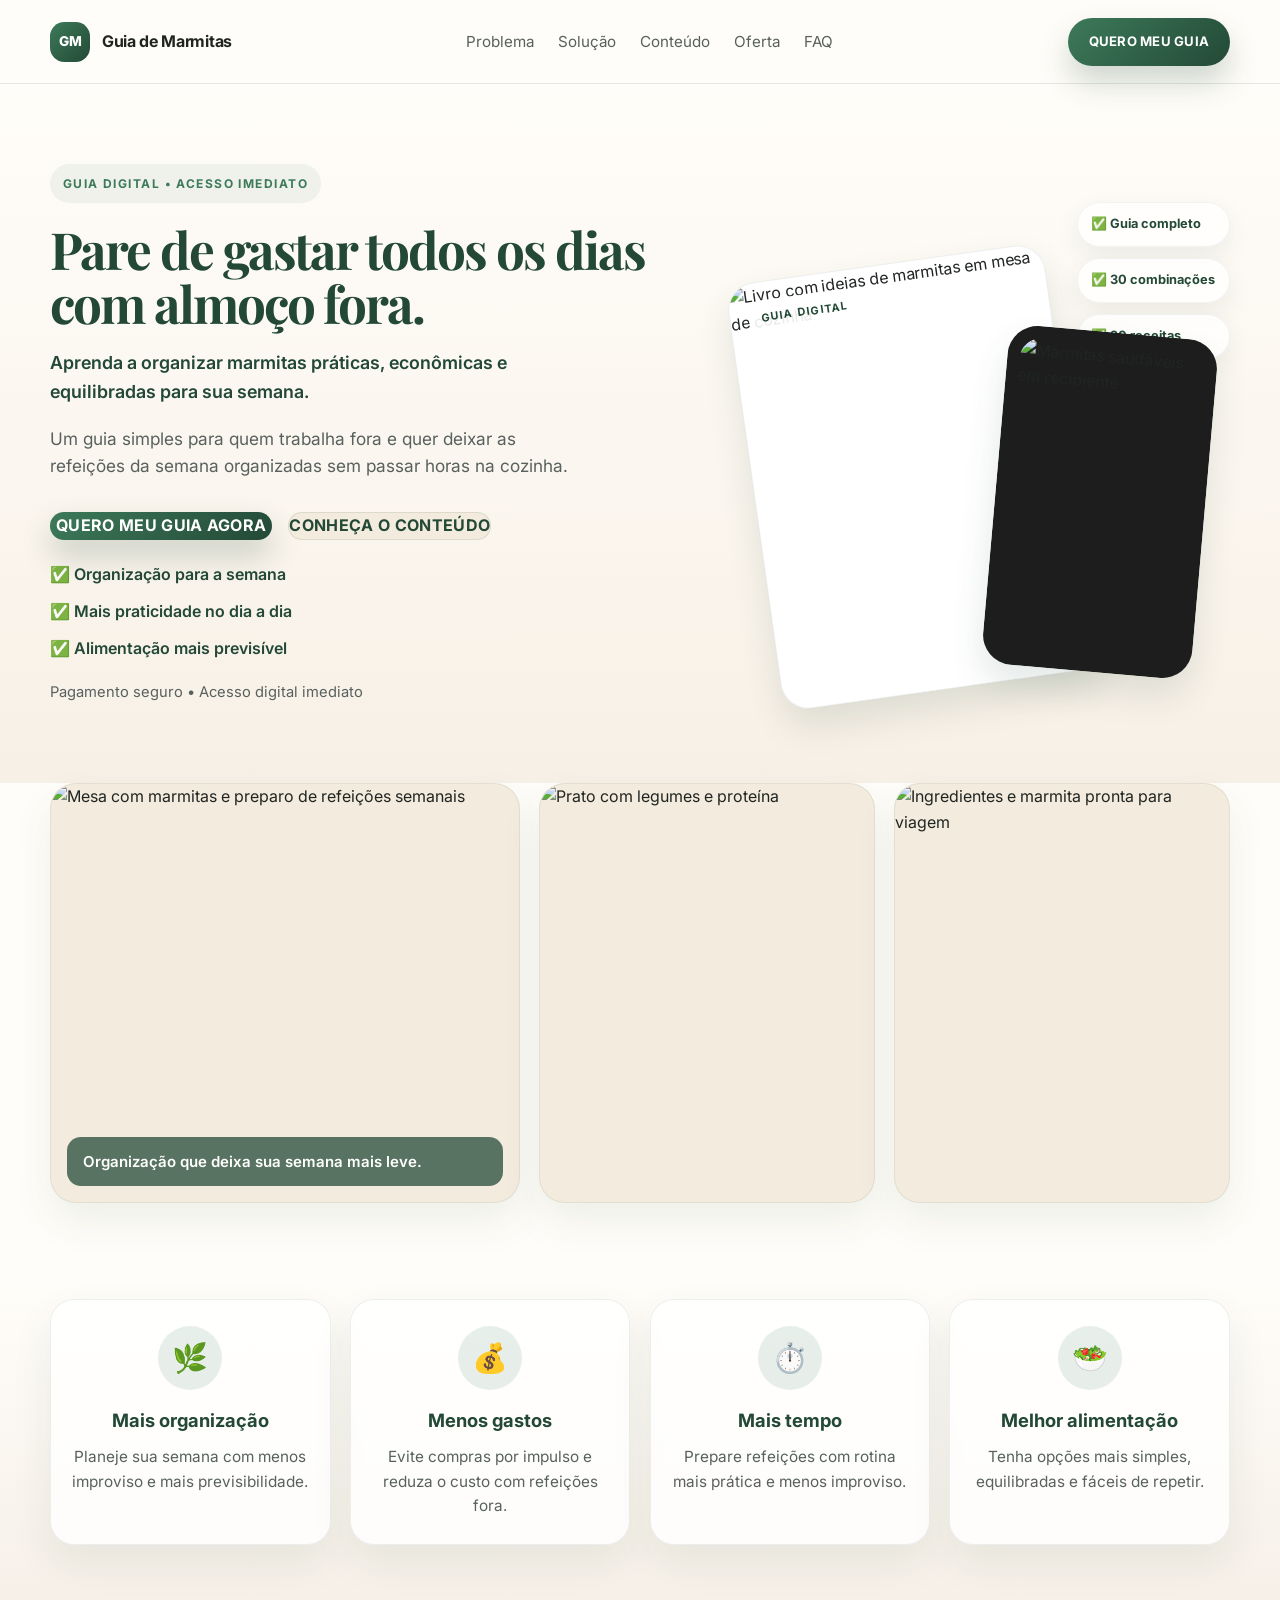
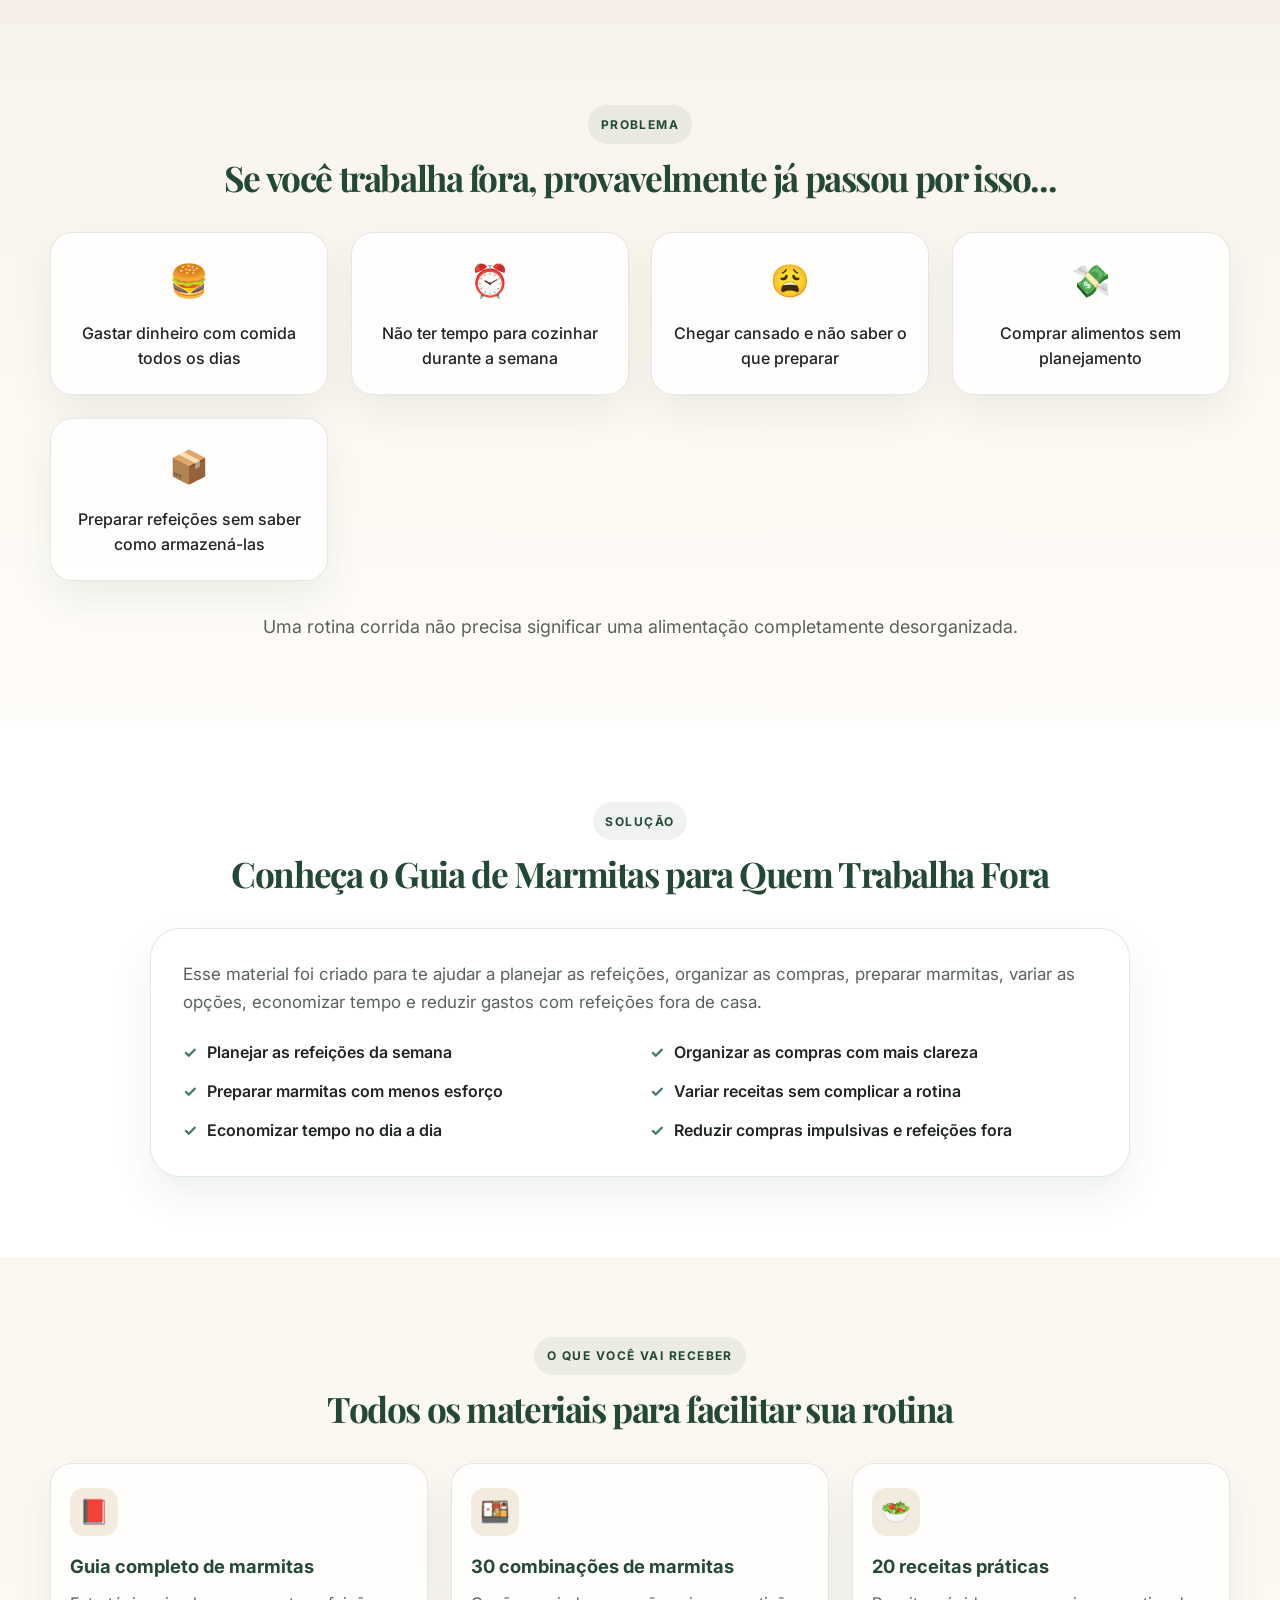
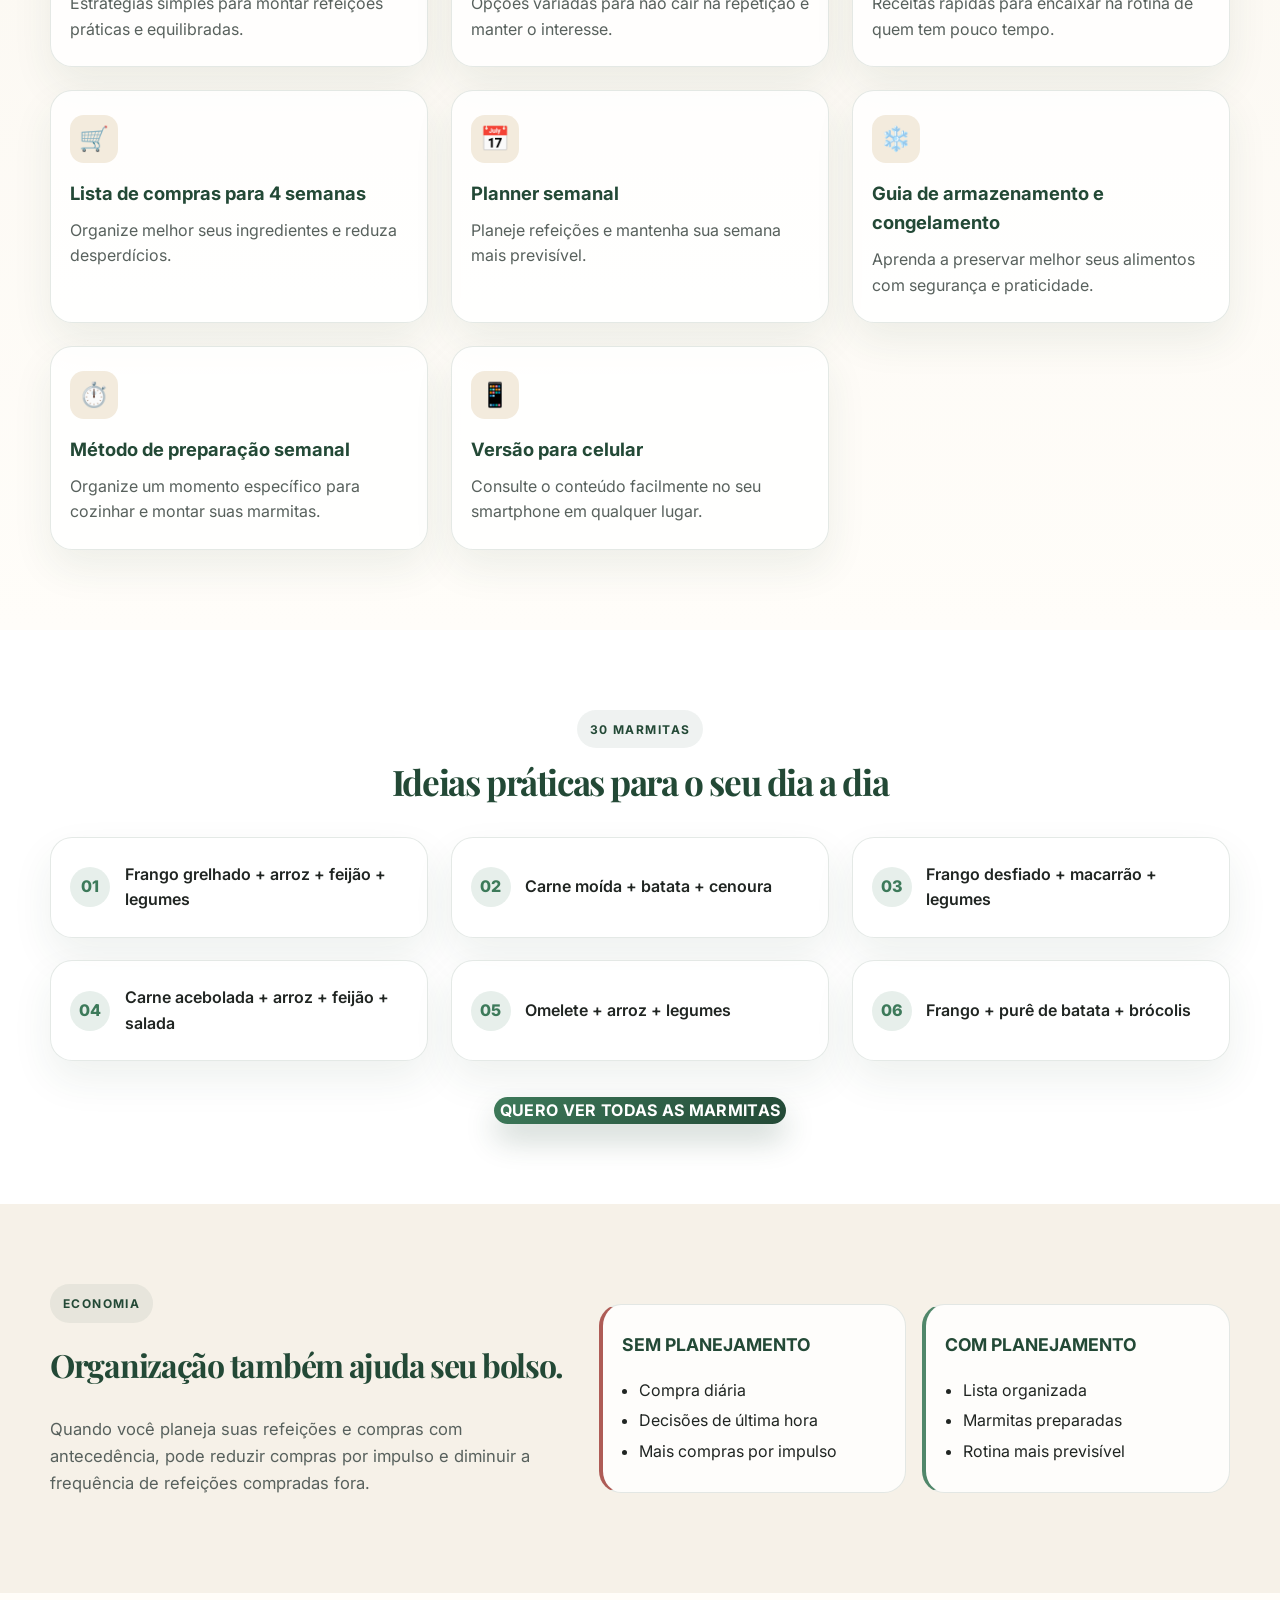
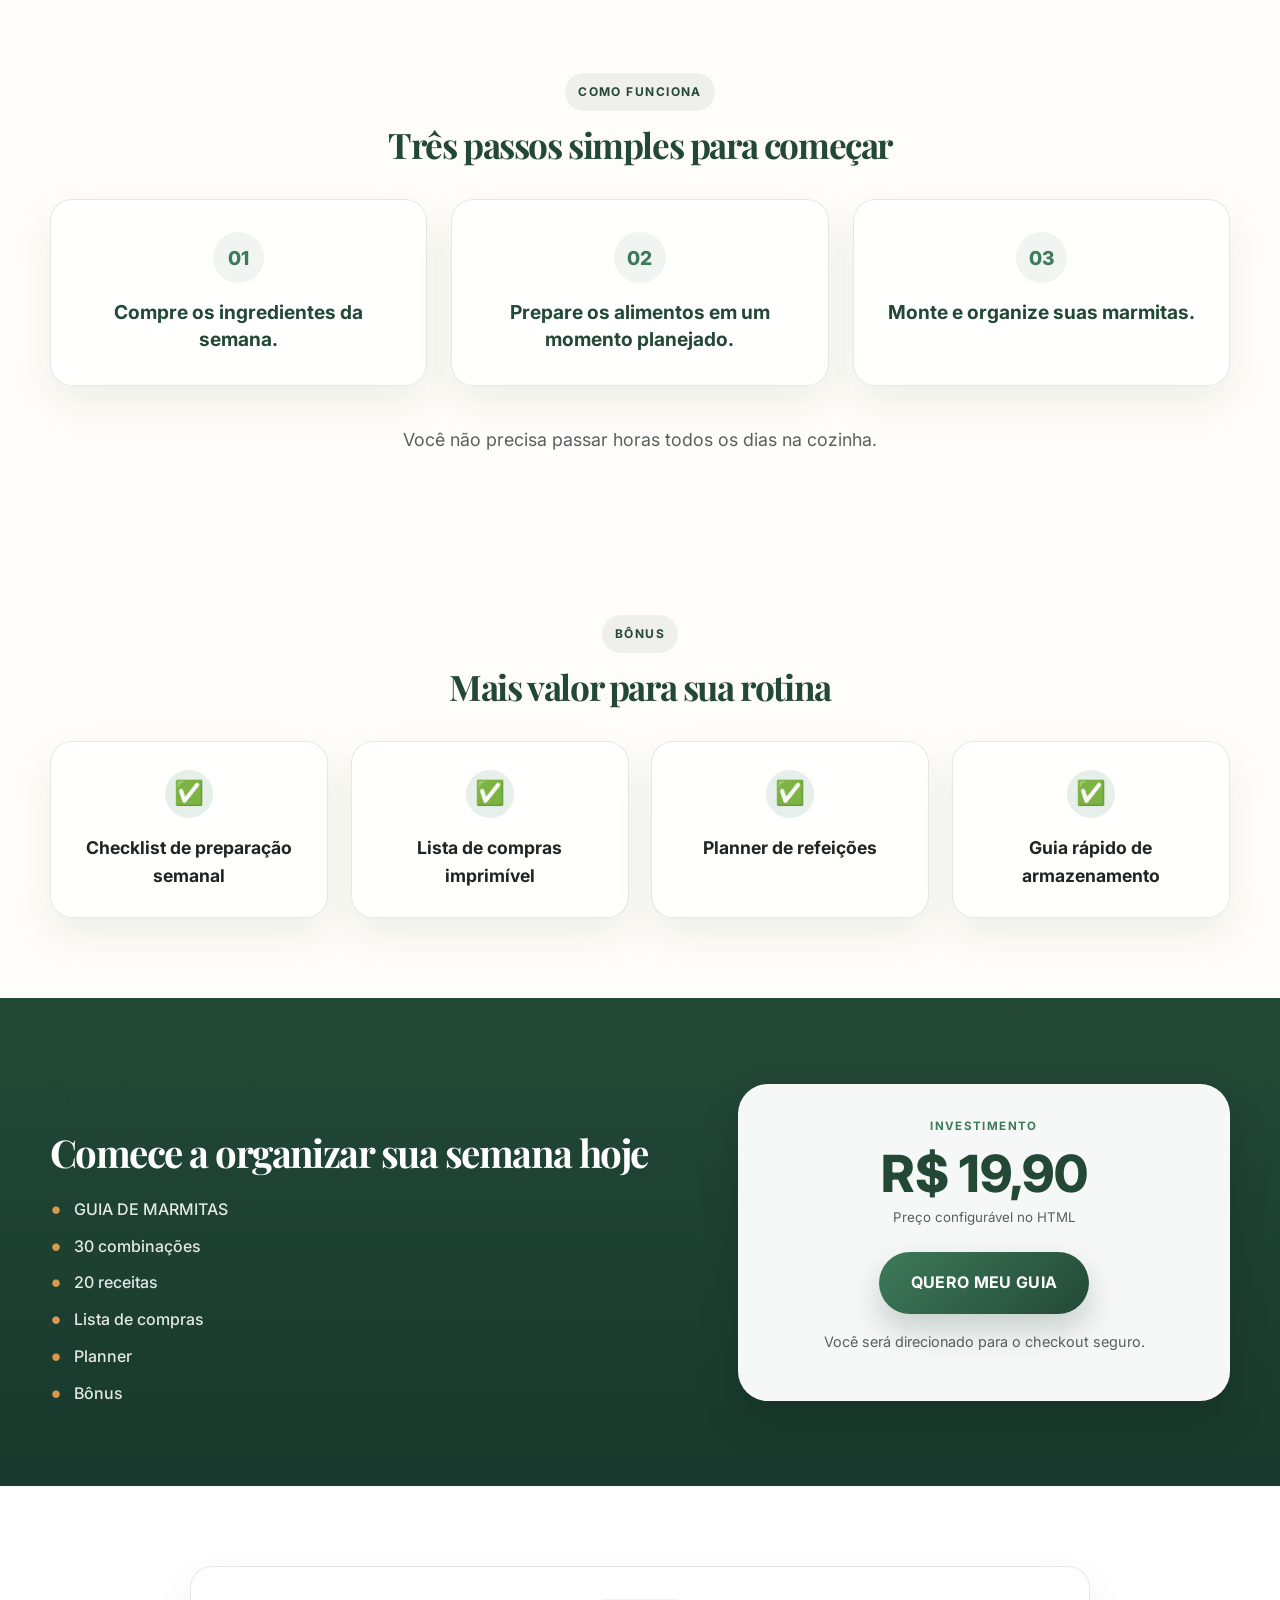
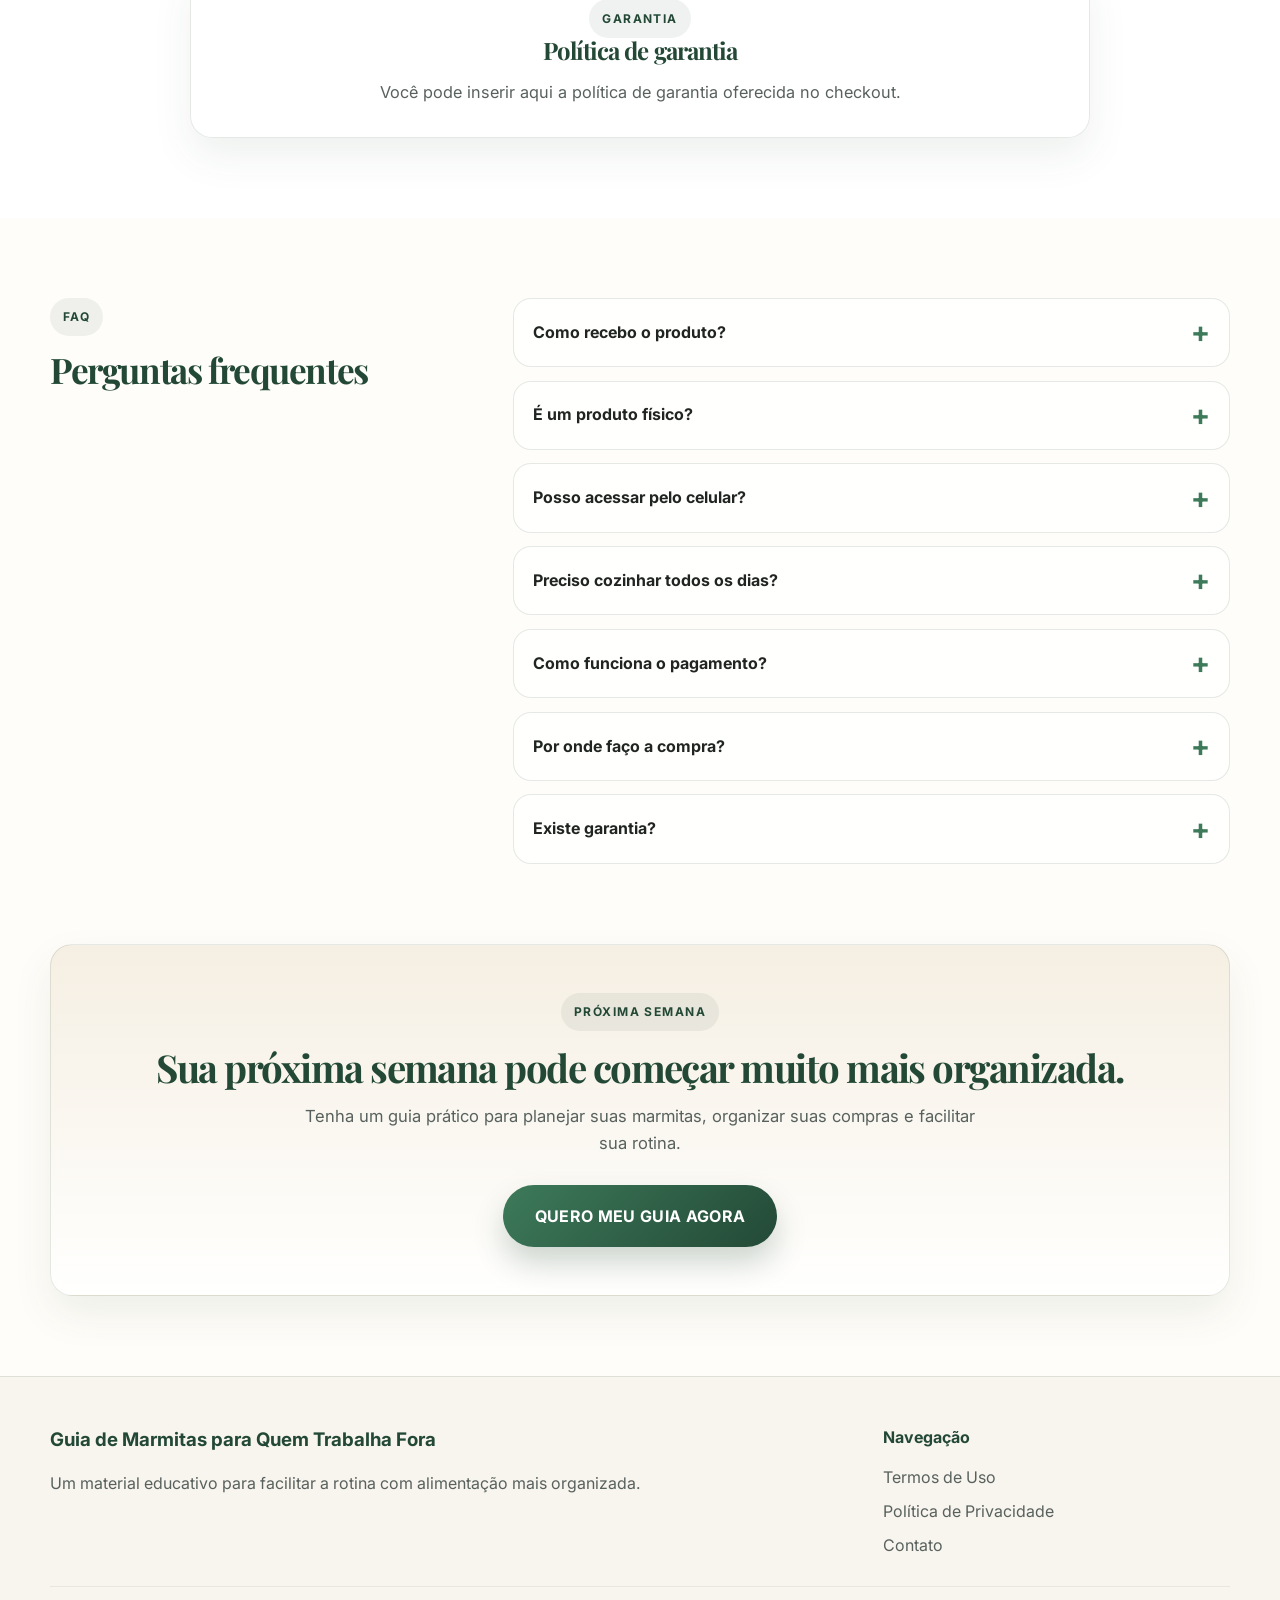
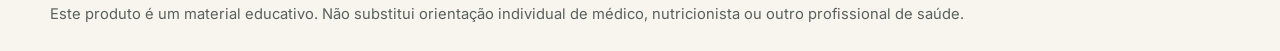
==== index.html @ d0842ecc "Initial landing page for Guia de Marmitas" ====
<!DOCTYPE html>
<html lang="pt-BR">
  <head>
    <meta charset="UTF-8" />
    <meta name="viewport" content="width=device-width, initial-scale=1.0" />
    <title>Guia de Marmitas para Quem Trabalha Fora</title>
    <meta
      name="description"
      content="Um guia prático para organizar marmitas saudáveis, econômicas e equilibradas durante a semana, ideal para quem trabalha fora."
    />
    <meta property="og:title" content="Guia de Marmitas para Quem Trabalha Fora" />
    <meta
      property="og:description"
      content="Marmitas práticas, econômicas e equilibradas para facilitar sua rotina durante a semana."
    />
    <meta property="og:type" content="website" />
    <meta property="og:image" content="assets/mockups/product-mockup.svg" />
    <meta property="og:url" content="https://exemplo.com" />
    <meta name="twitter:card" content="summary_large_image" />
    <link rel="icon" type="image/svg+xml" href="assets/icons/favicon.svg" />
    <link rel="preconnect" href="https://fonts.googleapis.com" />
    <link rel="preconnect" href="https://fonts.gstatic.com" crossorigin />
    <link
      href="https://fonts.googleapis.com/css2?family=Playfair+Display:wght@600;700;800&family=Inter:wght@400;500;600;700;800&display=swap"
      rel="stylesheet"
    />
    <link rel="stylesheet" href="styles.css" />
    <script type="application/ld+json">
      {
        "@context": "https://schema.org",
        "@type": "Product",
        "name": "Guia de Marmitas para Quem Trabalha Fora",
        "brand": {
          "@type": "Brand",
          "name": "Guia de Marmitas"
        },
        "description": "Guia digital com planejamento, receitas, lista de compras e organização para marmitas na rotina de quem trabalha fora.",
        "category": "Material educativo",
        "offers": {
          "@type": "Offer",
          "priceCurrency": "BRL",
          "price": "19.90",
          "availability": "https://schema.org/InStock",
          "url": "#"
        }
      }
    </script>

    <!--
      Google Analytics: adicione aqui o script de acompanhamento real.
      Meta Pixel: adicione aqui o código do pixel real.
      Google Tag Manager: adicione aqui o snippet real.
    -->
  </head>
  <body>
    <a class="skip-link" href="#main-content">Ir para o conteúdo</a>

    <header class="site-header">
      <div class="container nav-bar">
        <a href="#top" class="brand" aria-label="Guia de Marmitas para Quem Trabalha Fora">
          <span class="brand-mark">GM</span>
          <span class="brand-text">Guia de Marmitas</span>
        </a>

        <nav class="main-nav" aria-label="Navegação principal">
          <a href="#problema">Problema</a>
          <a href="#solucao">Solução</a>
          <a href="#o-que-vai-receber">Conteúdo</a>
          <a href="#oferta">Oferta</a>
          <a href="#faq">FAQ</a>
        </nav>

        <button
          type="button"
          class="btn btn--primary btn--small"
          data-checkout-link="true"
          onclick="goToCheckout()"
        >
          QUERO MEU GUIA
        </button>
      </div>
    </header>

    <main id="main-content">
      <section class="hero" id="top">
        <div class="container hero__grid">
          <div class="hero__content">
            <span class="eyebrow">GUIA DIGITAL • ACESSO IMEDIATO</span>
            <h1>Pare de gastar todos os dias com almoço fora.</h1>
            <p class="hero__highlight">
              Aprenda a organizar marmitas práticas, econômicas e equilibradas para sua semana.
            </p>
            <p class="hero__text">
              Um guia simples para quem trabalha fora e quer deixar as refeições da semana organizadas
              sem passar horas na cozinha.
            </p>

            <div class="hero__actions">
              <button
                type="button"
                class="btn btn--primary"
                data-checkout-link="true"
                onclick="goToCheckout()"
              >
                QUERO MEU GUIA AGORA
              </button>
              <a href="#o-que-vai-receber" class="btn btn--secondary">CONHEÇA O CONTEÚDO</a>
            </div>

            <ul class="hero__list" aria-label="Principais benefícios do guia">
              <li>✅ Organização para a semana</li>
              <li>✅ Mais praticidade no dia a dia</li>
              <li>✅ Alimentação mais previsível</li>
            </ul>

            <p class="security-note">Pagamento seguro • Acesso digital imediato</p>
          </div>

          <div class="hero__visual" aria-label="Mockup visual do guia digital de marmitas">
            <div class="visual-showcase">
              <div class="showcase-card showcase-card--book">
                <div class="showcase-badge">GUIA DIGITAL</div>
                <img
                  src="https://images.unsplash.com/photo-1547592180-85f173990554?auto=format&fit=crop&w=900&q=80"
                  alt="Livro com ideias de marmitas em mesa de cozinha"
                />
              </div>

              <div class="showcase-card showcase-card--phone">
                <img
                  src="https://images.unsplash.com/photo-1512621776951-a57141f2eefd?auto=format&fit=crop&w=800&q=80"
                  alt="Marmitas saudáveis em recipiente"
                />
              </div>

              <div class="showcase-badges">
                <span>✅ Guia completo</span>
                <span>✅ 30 combinações</span>
                <span>✅ 20 receitas</span>
              </div>
            </div>
          </div>
        </div>
      </section>

      <section class="section visual-gallery" aria-label="Galeria de imagens do guia e marmitas">
        <div class="container">
          <div class="showcase-grid">
            <article class="showcase-photo showcase-photo--large">
              <img
                src="https://images.unsplash.com/photo-1547592180-85f173990554?auto=format&fit=crop&w=1200&q=80"
                alt="Mesa com marmitas e preparo de refeições semanais"
                loading="lazy"
              />
              <div class="photo-caption">Organização que deixa sua semana mais leve.</div>
            </article>

            <article class="showcase-photo showcase-photo--small">
              <img
                src="https://images.unsplash.com/photo-1512621776951-a57141f2eefd?auto=format&fit=crop&w=900&q=80"
                alt="Prato com legumes e proteína"
                loading="lazy"
              />
            </article>

            <article class="showcase-photo showcase-photo--small">
              <img
                src="https://images.unsplash.com/photo-1490645935967-10de6ba17061?auto=format&fit=crop&w=900&q=80"
                alt="Ingredientes e marmita pronta para viagem"
                loading="lazy"
              />
            </article>
          </div>
        </div>
      </section>

      <section class="section benefits-strip" aria-label="Benefícios do guia">
        <div class="container benefits-grid">
          <article class="benefit-item">
            <div class="benefit-item__icon">🌿</div>
            <h3>Mais organização</h3>
            <p>Planeje sua semana com menos improviso e mais previsibilidade.</p>
          </article>
          <article class="benefit-item">
            <div class="benefit-item__icon">💰</div>
            <h3>Menos gastos</h3>
            <p>Evite compras por impulso e reduza o custo com refeições fora.</p>
          </article>
          <article class="benefit-item">
            <div class="benefit-item__icon">⏱️</div>
            <h3>Mais tempo</h3>
            <p>Prepare refeições com rotina mais prática e menos improviso.</p>
          </article>
          <article class="benefit-item">
            <div class="benefit-item__icon">🥗</div>
            <h3>Melhor alimentação</h3>
            <p>Tenha opções mais simples, equilibradas e fáceis de repetir.</p>
          </article>
        </div>
      </section>

      <section class="section problem" id="problema">
        <div class="container">
          <div class="section-heading">
            <span class="eyebrow eyebrow--dark">PROBLEMA</span>
            <h2>Se você trabalha fora, provavelmente já passou por isso...</h2>
          </div>

          <div class="cards-grid cards-grid--four">
            <article class="info-card">
              <span class="info-card__emoji" aria-hidden="true">🍔</span>
              <p>Gastar dinheiro com comida todos os dias</p>
            </article>
            <article class="info-card">
              <span class="info-card__emoji" aria-hidden="true">⏰</span>
              <p>Não ter tempo para cozinhar durante a semana</p>
            </article>
            <article class="info-card">
              <span class="info-card__emoji" aria-hidden="true">😩</span>
              <p>Chegar cansado e não saber o que preparar</p>
            </article>
            <article class="info-card">
              <span class="info-card__emoji" aria-hidden="true">💸</span>
              <p>Comprar alimentos sem planejamento</p>
            </article>
            <article class="info-card">
              <span class="info-card__emoji" aria-hidden="true">📦</span>
              <p>Preparar refeições sem saber como armazená-las</p>
            </article>
          </div>

          <p class="section-lead">
            Uma rotina corrida não precisa significar uma alimentação completamente desorganizada.
          </p>
        </div>
      </section>

      <section class="section solution" id="solucao">
        <div class="container">
          <div class="section-heading">
            <span class="eyebrow eyebrow--dark">SOLUÇÃO</span>
            <h2>Conheça o Guia de Marmitas para Quem Trabalha Fora</h2>
          </div>

          <div class="solution-copy">
            <p>
              Esse material foi criado para te ajudar a planejar as refeições, organizar as compras,
              preparar marmitas, variar as opções, economizar tempo e reduzir gastos com refeições fora
              de casa.
            </p>
            <ul class="check-list">
              <li>Planejar as refeições da semana</li>
              <li>Organizar as compras com mais clareza</li>
              <li>Preparar marmitas com menos esforço</li>
              <li>Variar receitas sem complicar a rotina</li>
              <li>Economizar tempo no dia a dia</li>
              <li>Reduzir compras impulsivas e refeições fora</li>
            </ul>
          </div>
        </div>
      </section>

      <section class="section include" id="o-que-vai-receber">
        <div class="container">
          <div class="section-heading">
            <span class="eyebrow eyebrow--dark">O QUE VOCÊ VAI RECEBER</span>
            <h2>Todos os materiais para facilitar sua rotina</h2>
          </div>

          <div class="cards-grid cards-grid--three">
            <article class="feature-card">
              <div class="feature-card__icon" aria-hidden="true">📕</div>
              <h3>Guia completo de marmitas</h3>
              <p>Estratégias simples para montar refeições práticas e equilibradas.</p>
            </article>
            <article class="feature-card">
              <div class="feature-card__icon" aria-hidden="true">🍱</div>
              <h3>30 combinações de marmitas</h3>
              <p>Opções variadas para não cair na repetição e manter o interesse.</p>
            </article>
            <article class="feature-card">
              <div class="feature-card__icon" aria-hidden="true">🥗</div>
              <h3>20 receitas práticas</h3>
              <p>Receitas rápidas para encaixar na rotina de quem tem pouco tempo.</p>
            </article>
            <article class="feature-card">
              <div class="feature-card__icon" aria-hidden="true">🛒</div>
              <h3>Lista de compras para 4 semanas</h3>
              <p>Organize melhor seus ingredientes e reduza desperdícios.</p>
            </article>
            <article class="feature-card">
              <div class="feature-card__icon" aria-hidden="true">📅</div>
              <h3>Planner semanal</h3>
              <p>Planeje refeições e mantenha sua semana mais previsível.</p>
            </article>
            <article class="feature-card">
              <div class="feature-card__icon" aria-hidden="true">❄️</div>
              <h3>Guia de armazenamento e congelamento</h3>
              <p>Aprenda a preservar melhor seus alimentos com segurança e praticidade.</p>
            </article>
            <article class="feature-card">
              <div class="feature-card__icon" aria-hidden="true">⏱️</div>
              <h3>Método de preparação semanal</h3>
              <p>Organize um momento específico para cozinhar e montar suas marmitas.</p>
            </article>
            <article class="feature-card">
              <div class="feature-card__icon" aria-hidden="true">📱</div>
              <h3>Versão para celular</h3>
              <p>Consulte o conteúdo facilmente no seu smartphone em qualquer lugar.</p>
            </article>
          </div>
        </div>
      </section>

      <section class="section combinations" id="marmitas">
        <div class="container">
          <div class="section-heading">
            <span class="eyebrow eyebrow--dark">30 MARMITAS</span>
            <h2>Ideias práticas para o seu dia a dia</h2>
          </div>

          <div class="cards-grid cards-grid--three">
            <article class="meal-card">
              <span class="meal-card__number">01</span>
              <p>Frango grelhado + arroz + feijão + legumes</p>
            </article>
            <article class="meal-card">
              <span class="meal-card__number">02</span>
              <p>Carne moída + batata + cenoura</p>
            </article>
            <article class="meal-card">
              <span class="meal-card__number">03</span>
              <p>Frango desfiado + macarrão + legumes</p>
            </article>
            <article class="meal-card">
              <span class="meal-card__number">04</span>
              <p>Carne acebolada + arroz + feijão + salada</p>
            </article>
            <article class="meal-card">
              <span class="meal-card__number">05</span>
              <p>Omelete + arroz + legumes</p>
            </article>
            <article class="meal-card">
              <span class="meal-card__number">06</span>
              <p>Frango + purê de batata + brócolis</p>
            </article>
          </div>

          <div class="centered-action">
            <button
              type="button"
              class="btn btn--primary"
              data-checkout-link="true"
              onclick="goToCheckout()"
            >
              QUERO VER TODAS AS MARMITAS
            </button>
          </div>
        </div>
      </section>

      <section class="section economy" id="economia">
        <div class="container economy__grid">
          <div class="economy__content">
            <span class="eyebrow eyebrow--dark">ECONOMIA</span>
            <h2>Organização também ajuda seu bolso.</h2>
            <p>
              Quando você planeja suas refeições e compras com antecedência, pode reduzir compras por
              impulso e diminuir a frequência de refeições compradas fora.
            </p>
          </div>

          <div class="economy__compare" aria-label="Comparação entre rotina sem planejamento e com planejamento">
            <div class="compare-box compare-box--negative">
              <h3>SEM PLANEJAMENTO</h3>
              <ul>
                <li>Compra diária</li>
                <li>Decisões de última hora</li>
                <li>Mais compras por impulso</li>
              </ul>
            </div>
            <div class="compare-box compare-box--positive">
              <h3>COM PLANEJAMENTO</h3>
              <ul>
                <li>Lista organizada</li>
                <li>Marmitas preparadas</li>
                <li>Rotina mais previsível</li>
              </ul>
            </div>
          </div>
        </div>
      </section>

      <section class="section steps" id="como-funciona">
        <div class="container">
          <div class="section-heading">
            <span class="eyebrow eyebrow--dark">COMO FUNCIONA</span>
            <h2>Três passos simples para começar</h2>
          </div>

          <div class="steps-grid">
            <article class="step-card">
              <span class="step-card__number">01</span>
              <h3>Compre os ingredientes da semana.</h3>
            </article>
            <article class="step-card">
              <span class="step-card__number">02</span>
              <h3>Prepare os alimentos em um momento planejado.</h3>
            </article>
            <article class="step-card">
              <span class="step-card__number">03</span>
              <h3>Monte e organize suas marmitas.</h3>
            </article>
          </div>

          <p class="section-lead section-lead--centered">
            Você não precisa passar horas todos os dias na cozinha.
          </p>
        </div>
      </section>

      <section class="section bonuses" id="bonus">
        <div class="container">
          <div class="section-heading">
            <span class="eyebrow eyebrow--dark">BÔNUS</span>
            <h2>Mais valor para sua rotina</h2>
          </div>

          <div class="cards-grid cards-grid--four">
            <article class="bonus-item">
              <span class="bonus-item__icon" aria-hidden="true">✅</span>
              <h3>Checklist de preparação semanal</h3>
            </article>
            <article class="bonus-item">
              <span class="bonus-item__icon" aria-hidden="true">✅</span>
              <h3>Lista de compras imprimível</h3>
            </article>
            <article class="bonus-item">
              <span class="bonus-item__icon" aria-hidden="true">✅</span>
              <h3>Planner de refeições</h3>
            </article>
            <article class="bonus-item">
              <span class="bonus-item__icon" aria-hidden="true">✅</span>
              <h3>Guia rápido de armazenamento</h3>
            </article>
          </div>
        </div>
      </section>

      <section class="section offer" id="oferta">
        <div class="container offer__wrap">
          <div class="offer__content">
            <span class="eyebrow eyebrow--dark">OFERTA</span>
            <h2>Comece a organizar sua semana hoje</h2>
            <ul class="offer__list">
              <li>GUIA DE MARMITAS</li>
              <li>30 combinações</li>
              <li>20 receitas</li>
              <li>Lista de compras</li>
              <li>Planner</li>
              <li>Bônus</li>
            </ul>
          </div>

          <div class="offer__card">
            <div class="offer__label">INVESTIMENTO</div>
            <div class="offer__price">R$ 19,90</div>
            <small>Preço configurável no HTML</small>
            <button
              type="button"
              class="btn btn--primary btn--large"
              data-checkout-link="true"
              onclick="goToCheckout()"
            >
              QUERO MEU GUIA
            </button>
            <p class="offer__note">Você será direcionado para o checkout seguro.</p>
          </div>
        </div>
      </section>

      <section class="section guarantee" aria-labelledby="garantia-title">
        <div class="container guarantee__box">
          <span class="eyebrow eyebrow--dark">GARANTIA</span>
          <h2 id="garantia-title">Política de garantia</h2>
          <p>Você pode inserir aqui a política de garantia oferecida no checkout.</p>
        </div>
      </section>

      <section class="section faq" id="faq">
        <div class="container faq__wrap">
          <div class="section-heading section-heading--left">
            <span class="eyebrow eyebrow--dark">FAQ</span>
            <h2>Perguntas frequentes</h2>
          </div>

          <div class="faq-list">
            <div class="faq-item">
              <button class="faq-question" type="button" aria-expanded="false">
                Como recebo o produto?
                <span class="faq-icon" aria-hidden="true">+</span>
              </button>
              <div class="faq-answer" hidden>
                <p>Após a confirmação do pagamento, você recebe o acesso digital conforme as instruções do checkout.</p>
              </div>
            </div>

            <div class="faq-item">
              <button class="faq-question" type="button" aria-expanded="false">
                É um produto físico?
                <span class="faq-icon" aria-hidden="true">+</span>
              </button>
              <div class="faq-answer" hidden>
                <p>Não. Este é um material digital, pensado para acesso imediato e leitura prática.</p>
              </div>
            </div>

            <div class="faq-item">
              <button class="faq-question" type="button" aria-expanded="false">
                Posso acessar pelo celular?
                <span class="faq-icon" aria-hidden="true">+</span>
              </button>
              <div class="faq-answer" hidden>
                <p>Sim. O conteúdo foi pensado para ser acessado com facilidade em celular e computador.</p>
              </div>
            </div>

            <div class="faq-item">
              <button class="faq-question" type="button" aria-expanded="false">
                Preciso cozinhar todos os dias?
                <span class="faq-icon" aria-hidden="true">+</span>
              </button>
              <div class="faq-answer" hidden>
                <p>Não. O objetivo é facilitar a rotina com planejamento e refeições práticas, sem exigir horas na cozinha todos os dias.</p>
              </div>
            </div>

            <div class="faq-item">
              <button class="faq-question" type="button" aria-expanded="false">
                Como funciona o pagamento?
                <span class="faq-icon" aria-hidden="true">+</span>
              </button>
              <div class="faq-answer" hidden>
                <p>Você será redirecionado para o checkout de forma segura para concluir a compra.</p>
              </div>
            </div>

            <div class="faq-item">
              <button class="faq-question" type="button" aria-expanded="false">
                Por onde faço a compra?
                <span class="faq-icon" aria-hidden="true">+</span>
              </button>
              <div class="faq-answer" hidden>
                <p>Você compra diretamente pelo checkout disponível neste site, com a URL configurada no script do projeto.</p>
              </div>
            </div>

            <div class="faq-item">
              <button class="faq-question" type="button" aria-expanded="false">
                Existe garantia?
                <span class="faq-icon" aria-hidden="true">+</span>
              </button>
              <div class="faq-answer" hidden>
                <p>Você pode inserir a política de garantia conforme o que for oferecido no checkout.</p>
              </div>
            </div>
          </div>
        </div>
      </section>

      <section class="section final-cta">
        <div class="container final-cta__box">
          <span class="eyebrow eyebrow--dark">PRÓXIMA SEMANA</span>
          <h2>Sua próxima semana pode começar muito mais organizada.</h2>
          <p>
            Tenha um guia prático para planejar suas marmitas, organizar suas compras e facilitar sua rotina.
          </p>
          <button
            type="button"
            class="btn btn--primary btn--large"
            data-checkout-link="true"
            onclick="goToCheckout()"
          >
            QUERO MEU GUIA AGORA
          </button>
        </div>
      </section>
    </main>

    <footer class="site-footer">
      <div class="container footer__grid">
        <div>
          <h3>Guia de Marmitas para Quem Trabalha Fora</h3>
          <p>Um material educativo para facilitar a rotina com alimentação mais organizada.</p>
        </div>

        <div>
          <h4>Navegação</h4>
          <ul>
            <li><a href="termos.html">Termos de Uso</a></li>
            <li><a href="privacidade.html">Política de Privacidade</a></li>
            <li><a href="contato.html">Contato</a></li>
          </ul>
        </div>
      </div>

      <div class="container footer__bottom">
        <p>
          Este produto é um material educativo. Não substitui orientação individual de médico,
          nutricionista ou outro profissional de saúde.
        </p>
      </div>
    </footer>

    <div class="mobile-cta" aria-label="CTA móvel fixo">
      <button
        type="button"
        class="btn btn--primary btn--full"
        data-checkout-link="true"
        onclick="goToCheckout()"
      >
        QUERO MEU GUIA
      </button>
    </div>

    <script src="script.js"></script>
  </body>
</html>
---- styles.css ----
:root {
  --bg: #fffdf9;
  --bg-soft: #f6f1e8;
  --green-primary: #3d7a5a;
  --green-dark: #234936;
  --beige: #f3ebdd;
  --text: #202522;
  --muted: #58615d;
  --highlight: #d99a4e;
  --border: rgba(35, 73, 54, 0.12);
  --shadow-soft: 0 18px 40px rgba(35, 73, 54, 0.08);
  --shadow-card: 0 18px 35px rgba(35, 73, 54, 0.12);
  --radius-sm: 14px;
  --radius-md: 22px;
  --radius-lg: 30px;
  --container: 1180px;
}

* {
  box-sizing: border-box;
}

html {
  scroll-behavior: smooth;
}

body {
  margin: 0;
  font-family: "Inter", sans-serif;
  background: var(--bg);
  color: var(--text);
  line-height: 1.6;
}

img {
  max-width: 100%;
  display: block;
}

a {
  color: inherit;
  text-decoration: none;
}

button,
input,
textarea,
select {
  font: inherit;
}

button {
  cursor: pointer;
}

:focus-visible {
  outline: 3px solid rgba(217, 154, 78, 0.8);
  outline-offset: 3px;
}

.skip-link {
  position: absolute;
  left: -9999px;
  top: auto;
}

.skip-link:focus {
  left: 1rem;
  top: 1rem;
  z-index: 100;
  background: var(--green-dark);
  color: #fff;
  padding: 0.75rem 1rem;
  border-radius: 0.5rem;
}

.container {
  width: min(var(--container), calc(100% - 2rem));
  margin: 0 auto;
}

.site-header {
  position: sticky;
  top: 0;
  z-index: 20;
  background: rgba(255, 253, 249, 0.9);
  backdrop-filter: blur(12px);
  border-bottom: 1px solid var(--border);
}

.nav-bar {
  display: flex;
  align-items: center;
  justify-content: space-between;
  padding: 1.1rem 0;
  gap: 1rem;
}

.brand {
  display: inline-flex;
  align-items: center;
  gap: 0.75rem;
  min-width: 0;
}

.brand-mark {
  display: inline-flex;
  align-items: center;
  justify-content: center;
  width: 2.5rem;
  height: 2.5rem;
  border-radius: 0.9rem;
  background: linear-gradient(135deg, var(--green-primary), var(--green-dark));
  color: white;
  font-weight: 800;
  font-size: 0.85rem;
}

.brand-text {
  font-weight: 700;
  letter-spacing: -0.02em;
}

.main-nav {
  display: flex;
  align-items: center;
  gap: 1.5rem;
  color: var(--muted);
  font-size: 0.95rem;
}

.main-nav a {
  transition: color 0.2s ease;
}

.main-nav a:hover,
.main-nav a:focus-visible {
  color: var(--green-primary);
}

.section {
  padding: 5rem 0;
}

.hero {
  padding: 5rem 0 4rem;
  background: linear-gradient(180deg, #fffdf9 0%, #f7f0e6 100%);
}

.hero__grid {
  display: grid;
  grid-template-columns: 1.1fr 0.9fr;
  align-items: center;
  gap: 2rem;
}

.eyebrow {
  display: inline-block;
  font-size: 0.75rem;
  letter-spacing: 0.12em;
  text-transform: uppercase;
  font-weight: 700;
  color: var(--green-primary);
  background: rgba(61, 122, 90, 0.08);
  padding: 0.6rem 0.8rem;
  border-radius: 999px;
}

.eyebrow--dark {
  background: rgba(35, 73, 54, 0.07);
  color: var(--green-dark);
}

.hero h1,
.section-heading h2,
.offer h2,
.guarantee h2,
.final-cta h2 {
  margin: 0;
  font-family: "Playfair Display", serif;
  letter-spacing: -0.04em;
  line-height: 1.05;
  color: var(--green-dark);
}

.hero h1 {
  margin-top: 1.25rem;
  font-size: clamp(2.7rem, 4vw, 4.5rem);
  max-width: 620px;
}

.hero__highlight {
  margin-top: 1.2rem;
  font-size: clamp(1.05rem, 1.4vw, 1.4rem);
  font-weight: 600;
  color: var(--green-dark);
  max-width: 560px;
}

.hero__text {
  margin-top: 1rem;
  font-size: 1.08rem;
  color: var(--muted);
  max-width: 540px;
}

.hero__actions {
  display: flex;
  flex-wrap: wrap;
  gap: 1rem;
  margin-top: 2rem;
}

.hero__list {
  list-style: none;
  padding: 0;
  margin: 1.4rem 0 0;
  display: grid;
  gap: 0.7rem;
  color: var(--green-dark);
  font-weight: 600;
}

.hero__list li {
  display: flex;
  align-items: center;
  gap: 0.6rem;
}

.security-note {
  margin-top: 1.25rem;
  color: var(--muted);
  font-size: 0.92rem;
}

.btn {
  display: inline-flex;
  align-items: center;
  justify-content: center;
  border: none;
  border-radius: 999px;
  font-weight: 700;
  letter-spacing: 0.02em;
  transition: transform 0.2s ease, box-shadow 0.2s ease, background 0.2s ease, filter 0.2s ease;
  text-decoration: none;
  position: relative;
  overflow: hidden;
}

.btn::after {
  content: "";
  position: absolute;
  inset: 0;
  background: linear-gradient(120deg, rgba(255,255,255,0.2), rgba(255,255,255,0));
  opacity: 0;
  transition: opacity 0.2s ease;
}

.btn:hover::after,
.btn:focus-visible::after {
  opacity: 1;
}

.btn:hover,
.btn:focus-visible {
  transform: translateY(-2px) scale(1.01);
}

.btn:active {
  transform: translateY(0) scale(0.99);
}

.btn--primary {
  background: linear-gradient(135deg, var(--green-primary), var(--green-dark));
  color: white;
  box-shadow: 0 16px 30px rgba(35, 73, 54, 0.22);
}

.btn--primary:hover,
.btn--primary:focus-visible {
  box-shadow: 0 18px 36px rgba(35, 73, 54, 0.28);
  filter: brightness(1.04);
}

.btn--secondary {
  background: var(--beige);
  color: var(--green-dark);
  border: 1px solid rgba(35, 73, 54, 0.1);
}

.btn--small {
  min-height: 48px;
  padding: 0.85rem 1.3rem;
  font-size: 0.82rem;
}

.btn--large {
  min-height: 62px;
  padding: 1rem 2rem;
  font-size: 1rem;
}

.btn--full {
  width: 100%;
  min-height: 58px;
  padding: 0.95rem 1.25rem;
}

.hero__visual {
  display: flex;
  justify-content: center;
}

.visual-showcase {
  position: relative;
  width: min(100%, 520px);
  min-height: 520px;
  display: flex;
  align-items: center;
  justify-content: center;
}

.showcase-card {
  position: absolute;
  overflow: hidden;
  border-radius: 28px;
  background: #fff;
  box-shadow: var(--shadow-card);
  border: 1px solid rgba(35, 73, 54, 0.08);
}

.showcase-card img {
  width: 100%;
  height: 100%;
  object-fit: cover;
  display: block;
}

.showcase-card--book {
  left: 40px;
  bottom: 10px;
  width: 320px;
  height: 430px;
  transform: rotate(-8deg);
  z-index: 2;
}

.showcase-card--phone {
  right: 25px;
  bottom: 30px;
  width: 210px;
  height: 340px;
  padding: 0.7rem;
  background: #1d1d1d;
  border-radius: 30px;
  transform: rotate(5deg);
  z-index: 3;
}

.showcase-card--phone img {
  border-radius: 22px;
}

.showcase-badge {
  position: absolute;
  top: 18px;
  left: 18px;
  z-index: 4;
  background: rgba(255, 255, 255, 0.9);
  color: var(--green-dark);
  font-size: 0.68rem;
  font-weight: 700;
  letter-spacing: 0.12em;
  padding: 0.55rem 0.8rem;
  border-radius: 999px;
}

.showcase-badges {
  position: absolute;
  right: 0;
  top: 20px;
  display: grid;
  gap: 0.7rem;
  z-index: 1;
}

.showcase-badges span {
  display: inline-block;
  background: rgba(255, 255, 255, 0.8);
  border: 1px solid rgba(35, 73, 54, 0.06);
  color: var(--green-dark);
  padding: 0.7rem 0.85rem;
  border-radius: 999px;
  font-size: 0.8rem;
  font-weight: 700;
  box-shadow: 0 10px 24px rgba(35, 73, 54, 0.08);
}

.visual-gallery {
  padding-top: 0;
}

.showcase-grid {
  display: grid;
  grid-template-columns: 1.4fr 1fr 1fr;
  gap: 1.2rem;
  align-items: stretch;
}

.showcase-photo {
  position: relative;
  overflow: hidden;
  border-radius: 26px;
  background: var(--beige);
  border: 1px solid rgba(35, 73, 54, 0.08);
  box-shadow: var(--shadow-soft);
}

.showcase-photo img {
  width: 100%;
  height: 100%;
  object-fit: cover;
  display: block;
}

.showcase-photo--large {
  min-height: 420px;
}

.showcase-photo--small {
  min-height: 420px;
}

.photo-caption {
  position: absolute;
  left: 1rem;
  right: 1rem;
  bottom: 1rem;
  background: rgba(35, 73, 54, 0.74);
  color: white;
  padding: 0.8rem 1rem;
  border-radius: 14px;
  font-size: 0.94rem;
  font-weight: 600;
}

.benefits-strip {
  background: linear-gradient(180deg, #fffdf9 0%, #f5efe7 100%);
  padding-top: 1rem;
}

.benefits-grid {
  display: grid;
  grid-template-columns: repeat(4, minmax(0, 1fr));
  gap: 1.2rem;
}

.benefit-item {
  background: rgba(255, 255, 255, 0.82);
  border: 1px solid rgba(35, 73, 54, 0.08);
  border-radius: 24px;
  padding: 1.6rem 1.1rem;
  text-align: center;
  box-shadow: var(--shadow-soft);
}

.benefit-item__icon {
  width: 4rem;
  height: 4rem;
  margin: 0 auto 1rem;
  border-radius: 50%;
  display: grid;
  place-items: center;
  background: rgba(61, 122, 90, 0.12);
  color: var(--green-dark);
  font-size: 1.8rem;
}

.benefit-item h3 {
  margin: 0 0 0.6rem;
  color: var(--green-dark);
  font-size: 1.15rem;
}

.benefit-item p {
  margin: 0;
  color: var(--muted);
  font-size: 0.96rem;
}

.section-heading {
  text-align: center;
  margin-bottom: 2.2rem;
}

.section-heading h2 {
  margin-top: 1rem;
  font-size: clamp(2.2rem, 2.5vw, 3.3rem);
}

.section-lead {
  margin: 2rem auto 0;
  max-width: 760px;
  text-align: center;
  font-size: 1.12rem;
  color: var(--muted);
}

.section-lead--centered {
  margin-top: 2.5rem;
}

.cards-grid {
  display: grid;
  gap: 1.4rem;
}

.cards-grid--four {
  grid-template-columns: repeat(4, minmax(0, 1fr));
}

.cards-grid--three {
  grid-template-columns: repeat(3, minmax(0, 1fr));
}

.info-card,
.feature-card,
.meal-card,
.bonus-item,
.step-card,
.offer__card,
.guarantee__box,
.final-cta__box {
  background: rgba(255, 255, 255, 0.82);
  border: 1px solid var(--border);
  border-radius: var(--radius-md);
  box-shadow: var(--shadow-soft);
}

.info-card {
  padding: 1.4rem 1.2rem;
  text-align: center;
}

.info-card__emoji {
  display: block;
  font-size: 2rem;
  margin-bottom: 0.9rem;
}

.info-card p {
  margin: 0;
  color: var(--text);
  font-weight: 500;
}

.problem {
  background: linear-gradient(180deg, rgba(243, 235, 221, 0.5), rgba(255, 255, 255, 0));
}

.solution {
  background: #fff;
}

.solution-copy {
  max-width: 980px;
  margin: 0 auto;
  background: #fff;
  border-radius: var(--radius-lg);
  border: 1px solid var(--border);
  box-shadow: var(--shadow-soft);
  padding: 2rem;
}

.solution-copy p {
  margin: 0;
  color: var(--muted);
  font-size: 1.06rem;
}

.check-list {
  list-style: none;
  padding: 0;
  margin: 1.5rem 0 0;
  display: grid;
  grid-template-columns: repeat(2, minmax(0, 1fr));
  gap: 0.85rem 1.2rem;
}

.check-list li {
  position: relative;
  padding-left: 1.5rem;
  color: var(--text);
  font-weight: 600;
}

.check-list li::before {
  content: "✓";
  position: absolute;
  left: 0;
  top: 0;
  color: var(--green-primary);
  font-weight: 700;
}

.include {
  background: linear-gradient(180deg, rgba(246, 241, 232, 0.5), rgba(255, 255, 255, 0));
}

.feature-card {
  padding: 1.5rem 1.2rem;
  text-align: left;
}

.feature-card__icon {
  display: inline-flex;
  width: 3rem;
  height: 3rem;
  align-items: center;
  justify-content: center;
  border-radius: 14px;
  background: var(--beige);
  font-size: 1.5rem;
}

.feature-card h3 {
  margin: 1rem 0 0.6rem;
  font-size: 1.15rem;
  color: var(--green-dark);
}

.feature-card p {
  margin: 0;
  color: var(--muted);
}

.combinations {
  background: #fff;
}

.meal-card {
  padding: 1.5rem 1.2rem;
  display: flex;
  align-items: center;
  gap: 0.9rem;
}

.meal-card__number {
  display: inline-flex;
  width: 2.5rem;
  height: 2.5rem;
  border-radius: 50%;
  background: rgba(61, 122, 90, 0.12);
  color: var(--green-primary);
  font-weight: 800;
  align-items: center;
  justify-content: center;
  flex-shrink: 0;
}

.meal-card p {
  margin: 0;
  font-weight: 600;
  color: var(--text);
}

.centered-action {
  margin-top: 2.2rem;
  display: flex;
  justify-content: center;
}

.economy {
  background: var(--bg-soft);
}

.economy__grid {
  display: grid;
  grid-template-columns: 0.9fr 1.1fr;
  align-items: center;
  gap: 2rem;
}

.economy__content h2 {
  margin-top: 1rem;
  font-family: "Playfair Display", serif;
  letter-spacing: -0.04em;
  color: var(--green-dark);
  font-size: clamp(2rem, 2.5vw, 3rem);
}

.economy__content p {
  margin-top: 1rem;
  color: var(--muted);
  font-size: 1.04rem;
  max-width: 520px;
}

.economy__compare {
  display: grid;
  grid-template-columns: repeat(2, minmax(0, 1fr));
  gap: 1rem;
}

.compare-box {
  padding: 1.6rem 1.2rem;
  border-radius: var(--radius-md);
  border: 1px solid var(--border);
  background: rgba(255, 255, 255, 0.82);
}

.compare-box h3 {
  margin: 0 0 1rem;
  color: var(--green-dark);
  font-size: 1.1rem;
}

.compare-box ul {
  margin: 0;
  padding-left: 1.1rem;
  color: var(--text);
  line-height: 1.9;
}

.compare-box--negative {
  border-left: 4px solid rgba(166, 75, 68, 0.9);
}

.compare-box--positive {
  border-left: 4px solid rgba(61, 122, 90, 0.9);
}

.steps-grid {
  display: grid;
  grid-template-columns: repeat(3, minmax(0, 1fr));
  gap: 1.5rem;
}

.step-card {
  padding: 2rem 1.4rem;
  text-align: center;
}

.step-card__number {
  display: inline-flex;
  align-items: center;
  justify-content: center;
  width: 3.2rem;
  height: 3.2rem;
  border-radius: 50%;
  font-weight: 800;
  color: var(--green-primary);
  background: rgba(61, 122, 90, 0.08);
  font-size: 1.2rem;
}

.step-card h3 {
  margin: 1rem 0 0;
  color: var(--green-dark);
  font-size: 1.2rem;
  line-height: 1.4;
}

.bonus-item {
  padding: 1.7rem 1.3rem;
  text-align: center;
}

.bonus-item__icon {
  display: inline-flex;
  width: 3rem;
  height: 3rem;
  border-radius: 50%;
  background: rgba(61, 122, 90, 0.12);
  align-items: center;
  justify-content: center;
  font-size: 1.5rem;
}

.bonus-item h3 {
  margin: 1rem 0 0;
  color: var(--text);
  font-size: 1.1rem;
}

.offer {
  background: linear-gradient(180deg, var(--green-dark), #18392d);
  color: white;
}

.offer__wrap {
  display: grid;
  grid-template-columns: 1fr 0.75fr;
  gap: 2rem;
  align-items: center;
}

.offer__content h2 {
  margin-top: 1rem;
  color: white;
  font-size: clamp(2.1rem, 3vw, 3.5rem);
}

.offer__list {
  list-style: none;
  padding: 0;
  margin: 1.5rem 0 0;
  display: grid;
  gap: 0.7rem;
  color: rgba(255, 255, 255, 0.88);
  font-weight: 500;
}

.offer__list li {
  position: relative;
  padding-left: 1.5rem;
}

.offer__list li::before {
  content: "•";
  position: absolute;
  left: 0;
  color: var(--highlight);
  font-size: 1.5rem;
  line-height: 1;
}

.offer__card {
  background: rgba(255, 255, 255, 0.96);
  color: var(--text);
  padding: 2rem 1.5rem;
  text-align: center;
  border-radius: var(--radius-lg);
  box-shadow: 0 20px 42px rgba(0, 0, 0, 0.16);
  border: 1px solid rgba(255, 255, 255, 0.25);
}

.offer__label {
  color: var(--green-primary);
  font-weight: 700;
  letter-spacing: 0.12em;
  text-transform: uppercase;
  font-size: 0.72rem;
}

.offer__price {
  margin-top: 0.8rem;
  font-size: clamp(2.5rem, 4vw, 4rem);
  line-height: 1;
  font-weight: 800;
  color: var(--green-dark);
  font-family: "Inter", sans-serif;
}

.offer__card small {
  display: block;
  color: var(--muted);
  margin-top: 0.5rem;
}

.offer__card .btn {
  margin-top: 1.5rem;
}

.offer__note {
  margin-top: 1rem;
  color: var(--muted);
  font-size: 0.9rem;
}

.guarantee {
  background: #fff;
}

.guarantee__box {
  max-width: 900px;
  margin: 0 auto;
  padding: 2rem 2.2rem;
  text-align: center;
}

.guarantee__box p {
  margin: 1rem 0 0;
  color: var(--muted);
  font-size: 1.02rem;
}

.faq__wrap {
  display: grid;
  grid-template-columns: 0.75fr 1.25fr;
  gap: 2rem;
  align-items: start;
}

.section-heading--left {
  text-align: left;
  margin-bottom: 0;
}

.faq-list {
  display: grid;
  gap: 0.85rem;
}

.faq-item {
  border: 1px solid var(--border);
  border-radius: 18px;
  background: rgba(255, 255, 255, 0.75);
  overflow: hidden;
}

.faq-question {
  width: 100%;
  display: flex;
  align-items: center;
  justify-content: space-between;
  background: transparent;
  border: none;
  text-align: left;
  padding: 1.2rem 1.2rem;
  color: var(--text);
  font-weight: 700;
  font-size: 1rem;
}

.faq-icon {
  font-size: 1.8rem;
  line-height: 1;
  color: var(--green-primary);
}

.faq-answer {
  padding: 0 1.2rem 1.2rem;
  color: var(--muted);
}

.faq-answer p {
  margin: 0;
}

.final-cta {
  padding-top: 0;
}

.final-cta__box {
  padding: 3rem 2rem;
  text-align: center;
  background: linear-gradient(180deg, rgba(243, 235, 221, 0.8), rgba(255, 255, 255, 0.8));
}

.final-cta__box h2 {
  margin-top: 1rem;
  font-size: clamp(2.2rem, 3vw, 3.5rem);
}

.final-cta__box p {
  max-width: 700px;
  margin: 1rem auto 0;
  color: var(--muted);
  font-size: 1.04rem;
}

.final-cta__box .btn {
  margin-top: 1.8rem;
}

.site-footer {
  background: #f8f4ee;
  border-top: 1px solid var(--border);
  padding: 3rem 0 1.5rem;
}

.footer__grid {
  display: grid;
  grid-template-columns: 1.4fr 0.6fr;
  gap: 1.5rem;
}

.site-footer h3,
.site-footer h4 {
  margin: 0 0 0.9rem;
  color: var(--green-dark);
}

.site-footer p,
.site-footer li,
.site-footer a {
  color: var(--muted);
}

.site-footer ul {
  list-style: none;
  padding: 0;
  margin: 0;
  display: grid;
  gap: 0.5rem;
}

.footer__bottom {
  margin-top: 1.75rem;
  border-top: 1px solid rgba(35, 73, 54, 0.08);
  padding-top: 1rem;
}

.footer__bottom p {
  margin: 0;
  font-size: 0.92rem;
}

.mobile-cta {
  position: fixed;
  left: 0;
  right: 0;
  bottom: 0;
  z-index: 50;
  display: none;
  padding: 0.8rem 1rem calc(0.8rem + env(safe-area-inset-bottom));
  background: rgba(255, 253, 249, 0.96);
  border-top: 1px solid var(--border);
  backdrop-filter: blur(10px);
}

@media (max-width: 980px) {
  .cards-grid--four,
  .cards-grid--three,
  .steps-grid,
  .economy__grid,
  .offer__wrap,
  .faq__wrap,
  .hero__grid {
    grid-template-columns: 1fr 1fr;
  }

  .main-nav {
    display: none;
  }

  .offer__wrap {
    grid-template-columns: 1fr;
  }
}

@media (max-width: 768px) {
  .section {
    padding: 4rem 0;
  }

  .hero {
    padding-top: 4rem;
  }

  .hero__grid,
  .cards-grid--four,
  .cards-grid--three,
  .steps-grid,
  .economy__grid,
  .faq__wrap,
  .footer__grid {
    grid-template-columns: 1fr;
  }

  .check-list {
    grid-template-columns: 1fr;
  }

  .economy__compare {
    grid-template-columns: 1fr;
  }

  .hero__actions {
    flex-direction: column;
    align-items: stretch;
  }

  .hero__actions .btn,
  .centered-action .btn {
    width: 100%;
  }

  .site-header {
    position: sticky;
  }

  .nav-bar {
    padding: 0.9rem 0;
  }

  .brand-text {
    font-size: 0.9rem;
  }

  .mobile-cta {
    display: block;
  }

  body {
    padding-bottom: 5.5rem;
  }
}

@media (max-width: 480px) {
  .container {
    width: min(var(--container), calc(100% - 1.2rem));
  }

  .hero h1 {
    font-size: 2.6rem;
  }

  .section-heading h2,
  .economic h2,
  .final-cta h2 {
    font-size: 2rem;
  }

  .offer__card,
  .guarantee__box,
  .final-cta__box {
    padding-left: 1.2rem;
    padding-right: 1.2rem;
  }
}
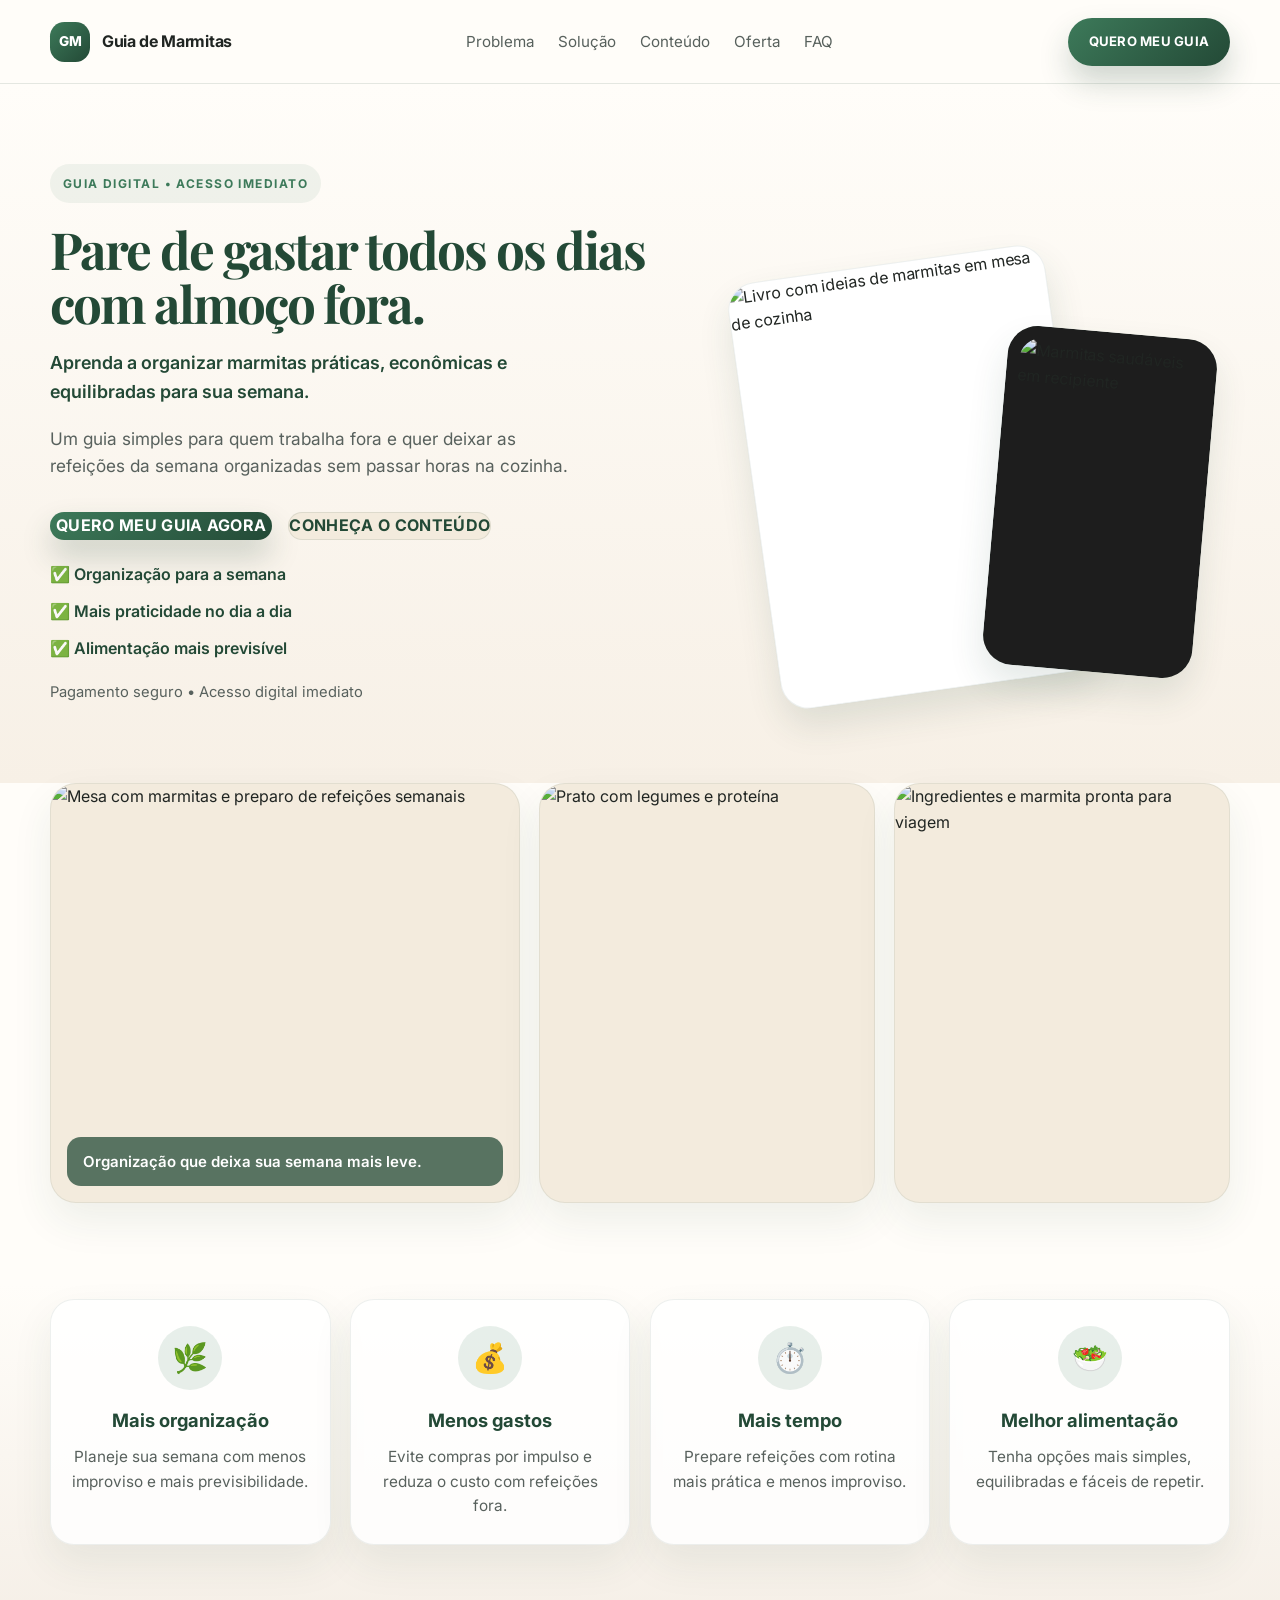
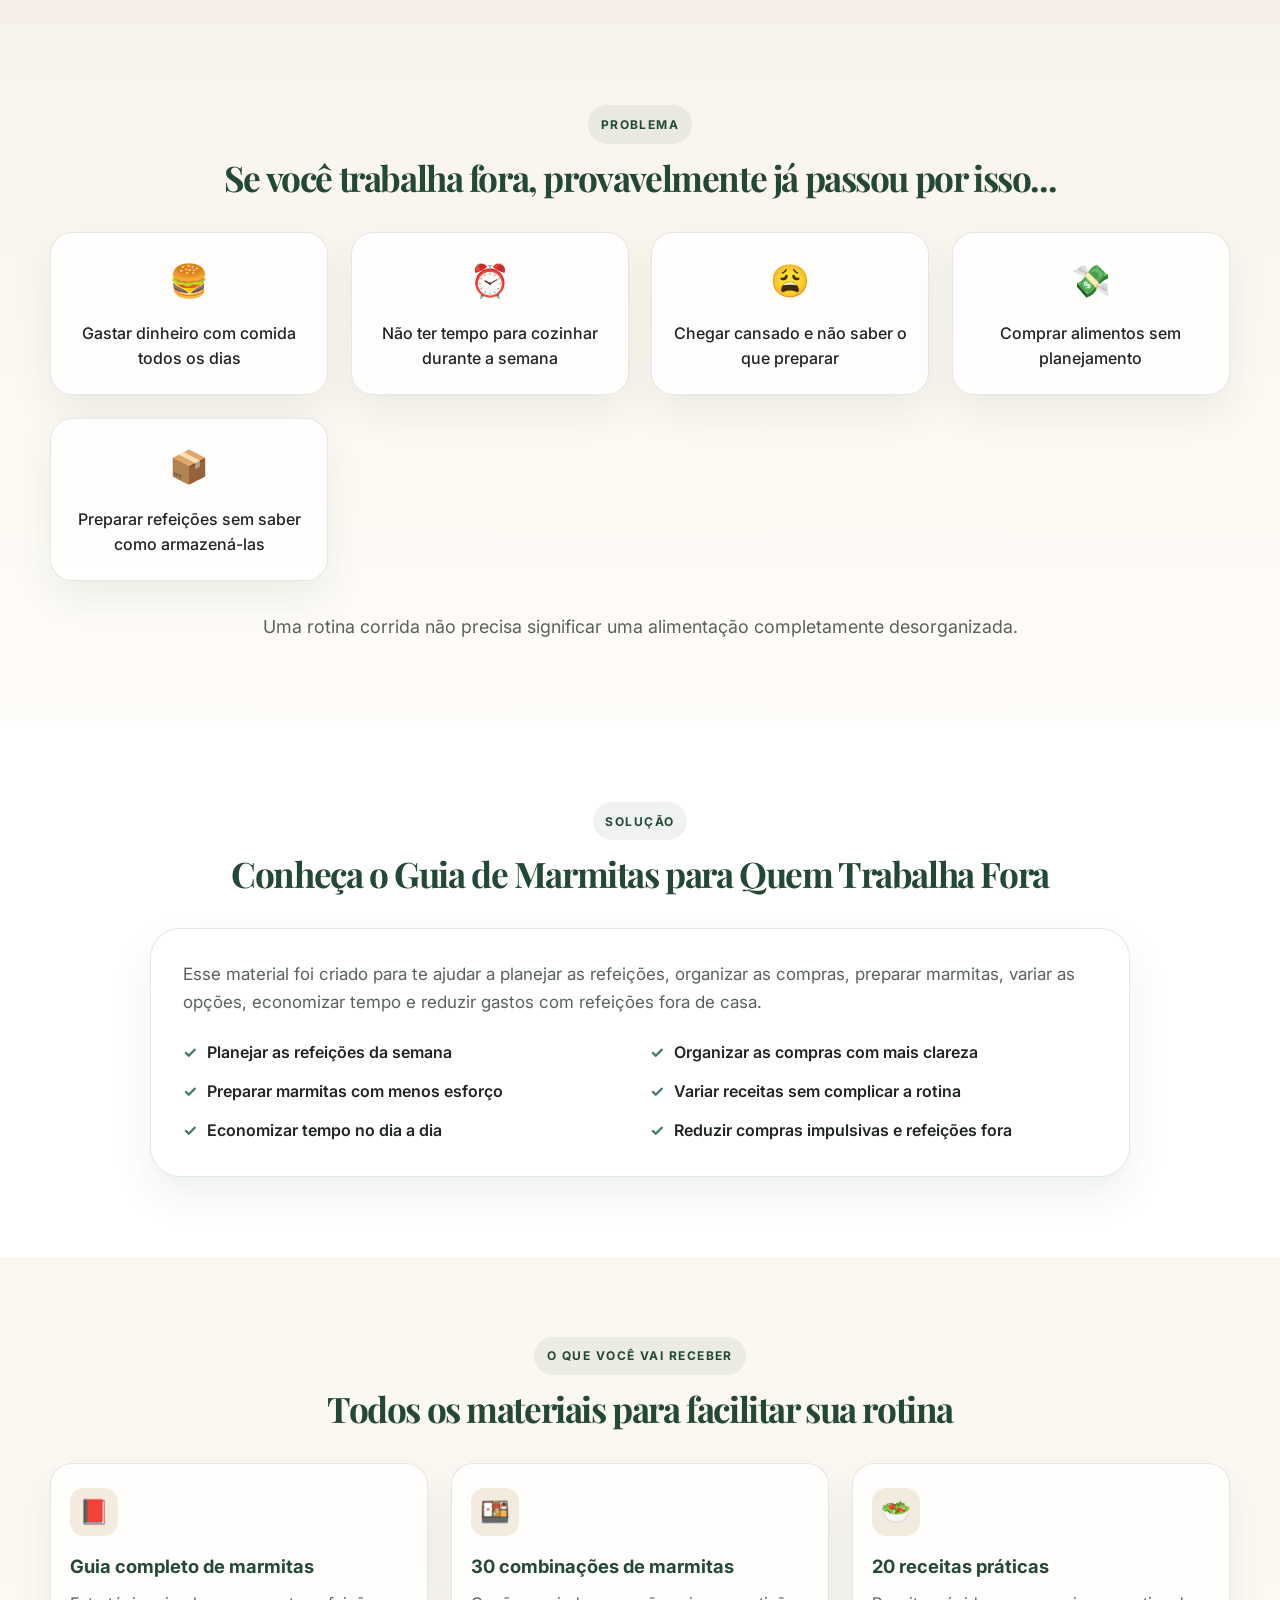
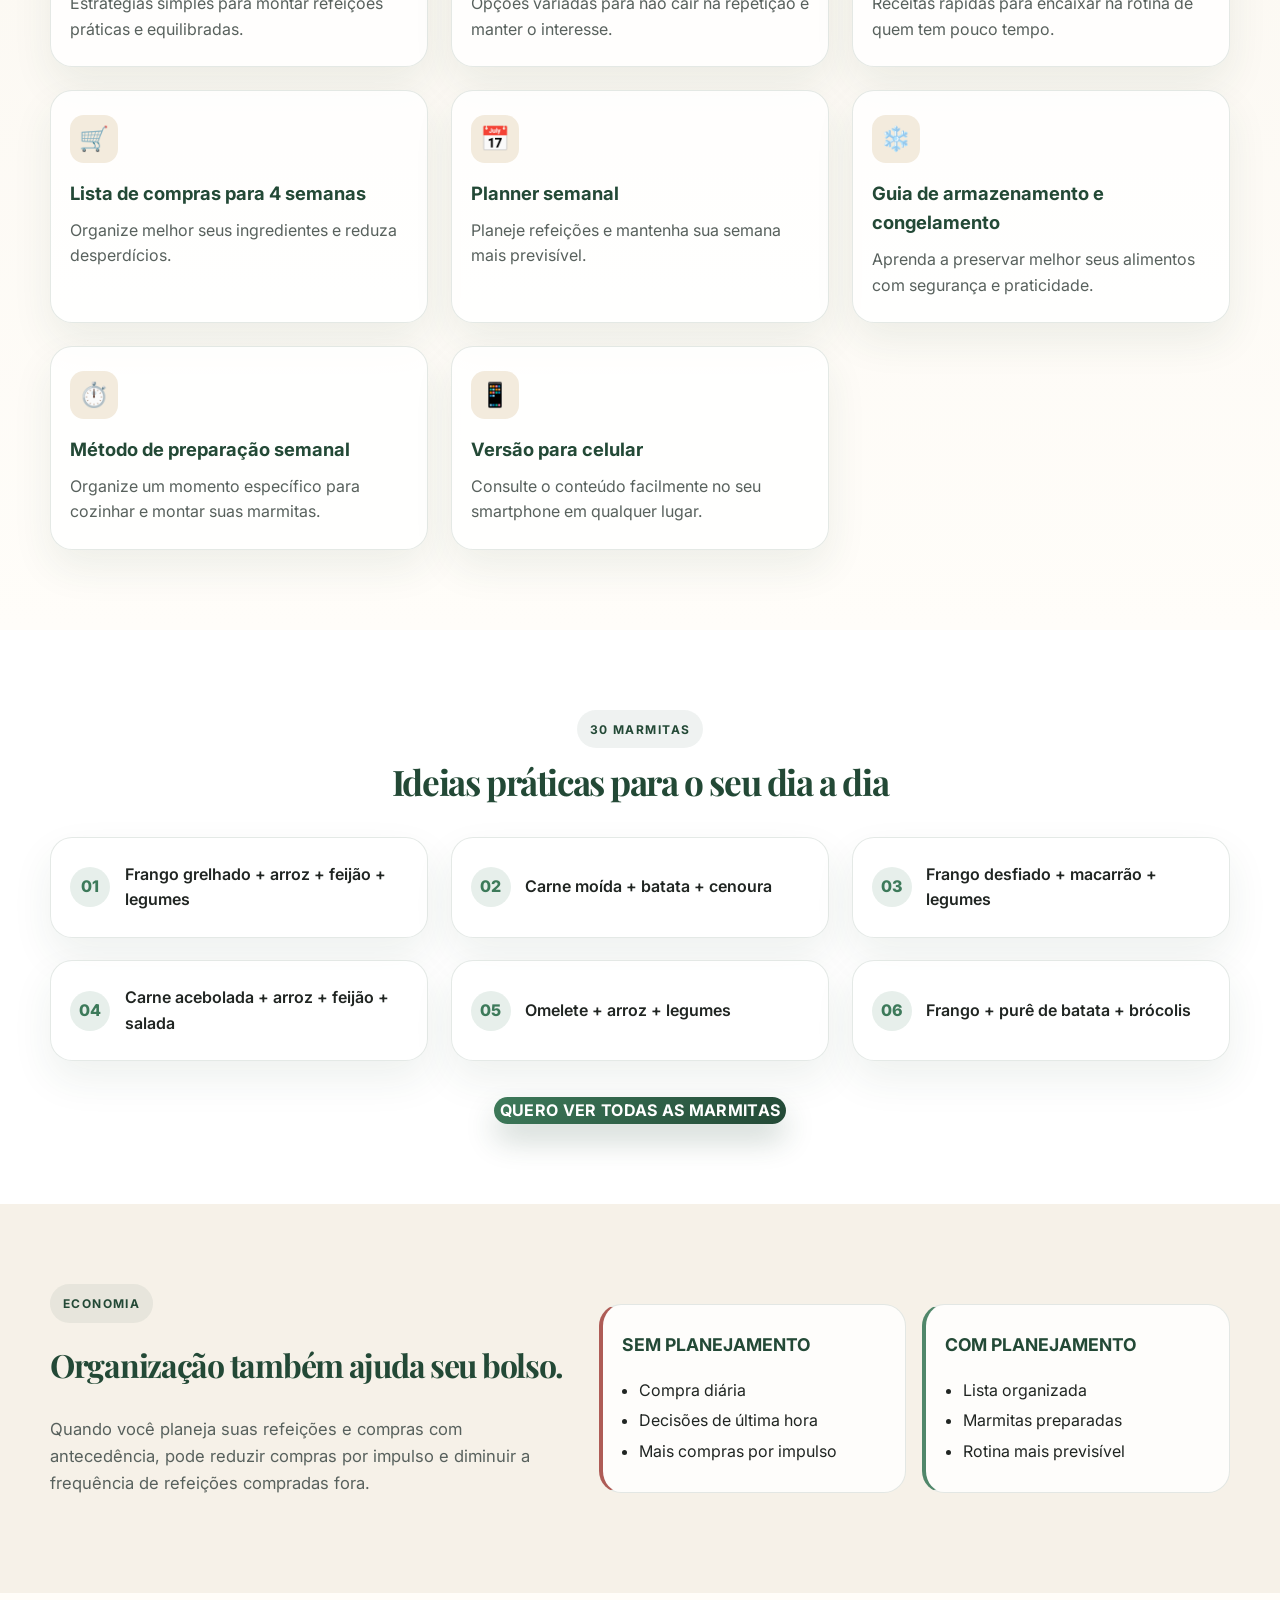
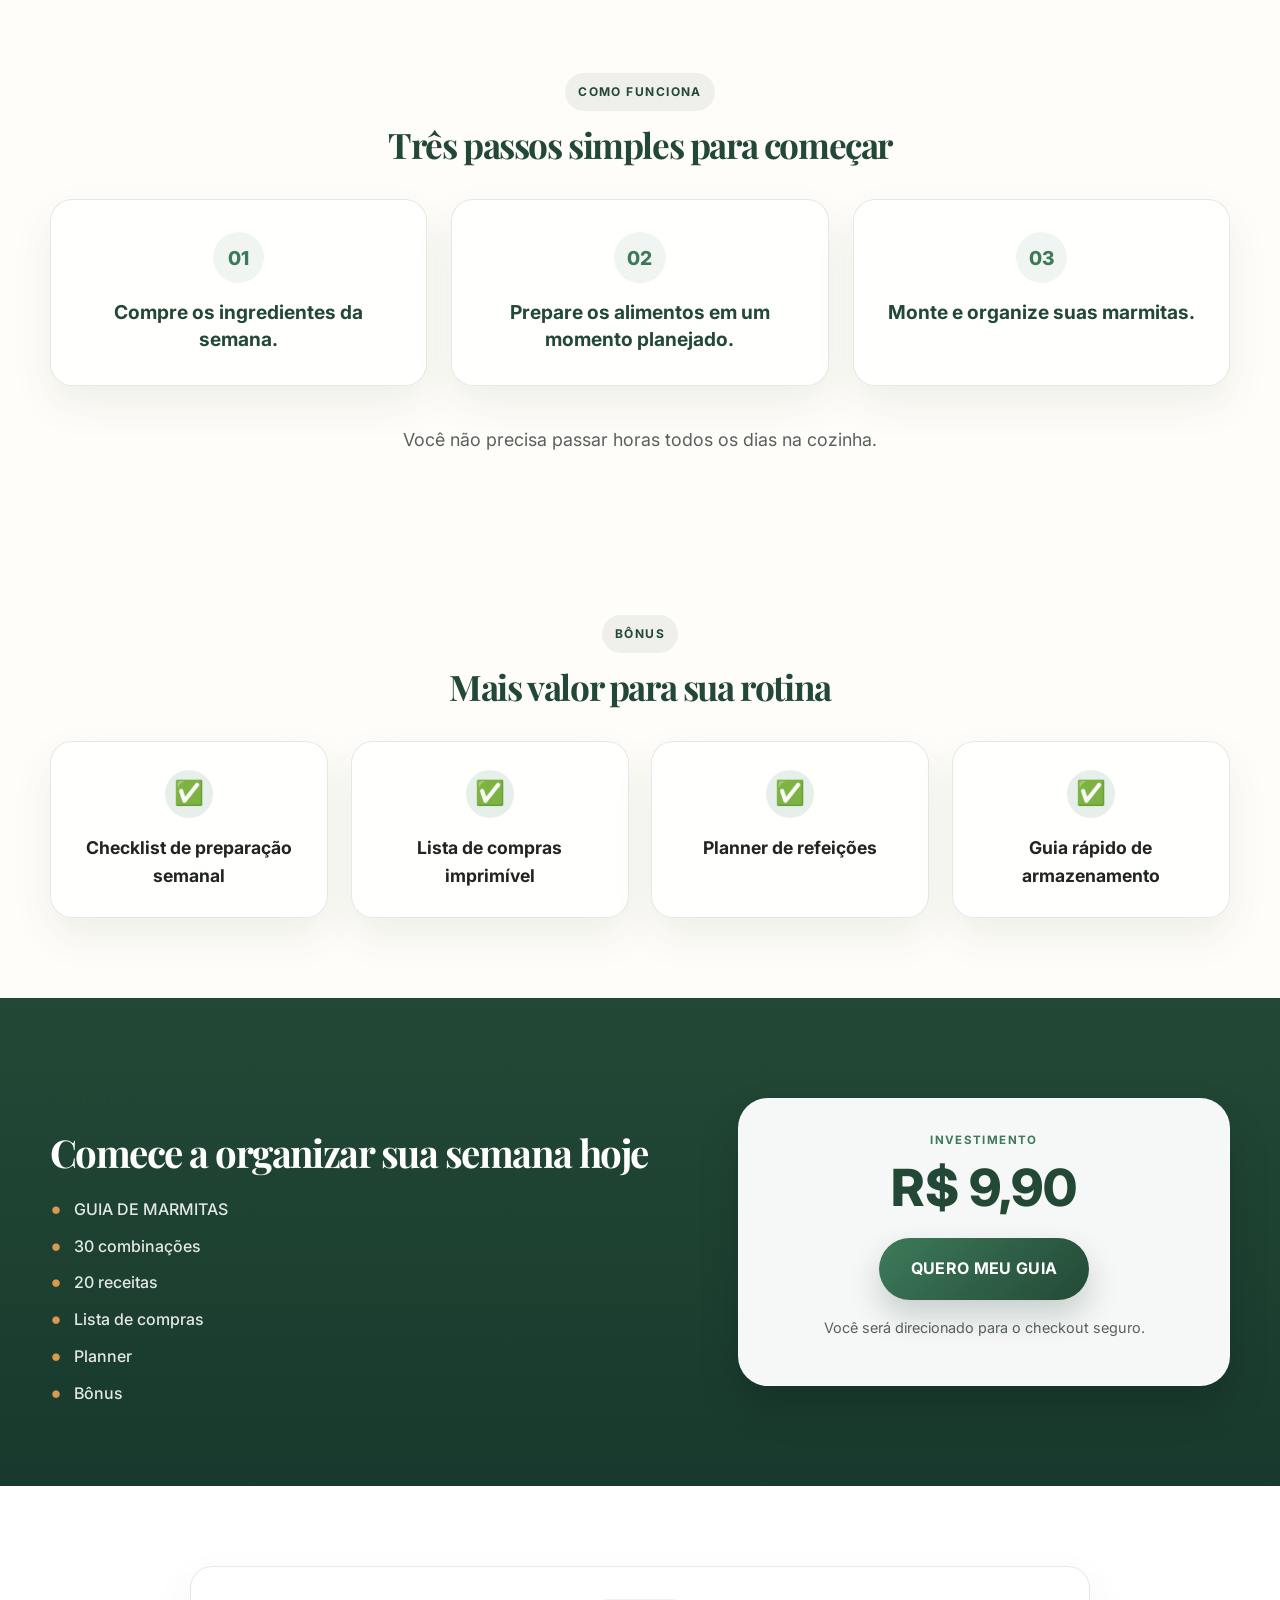
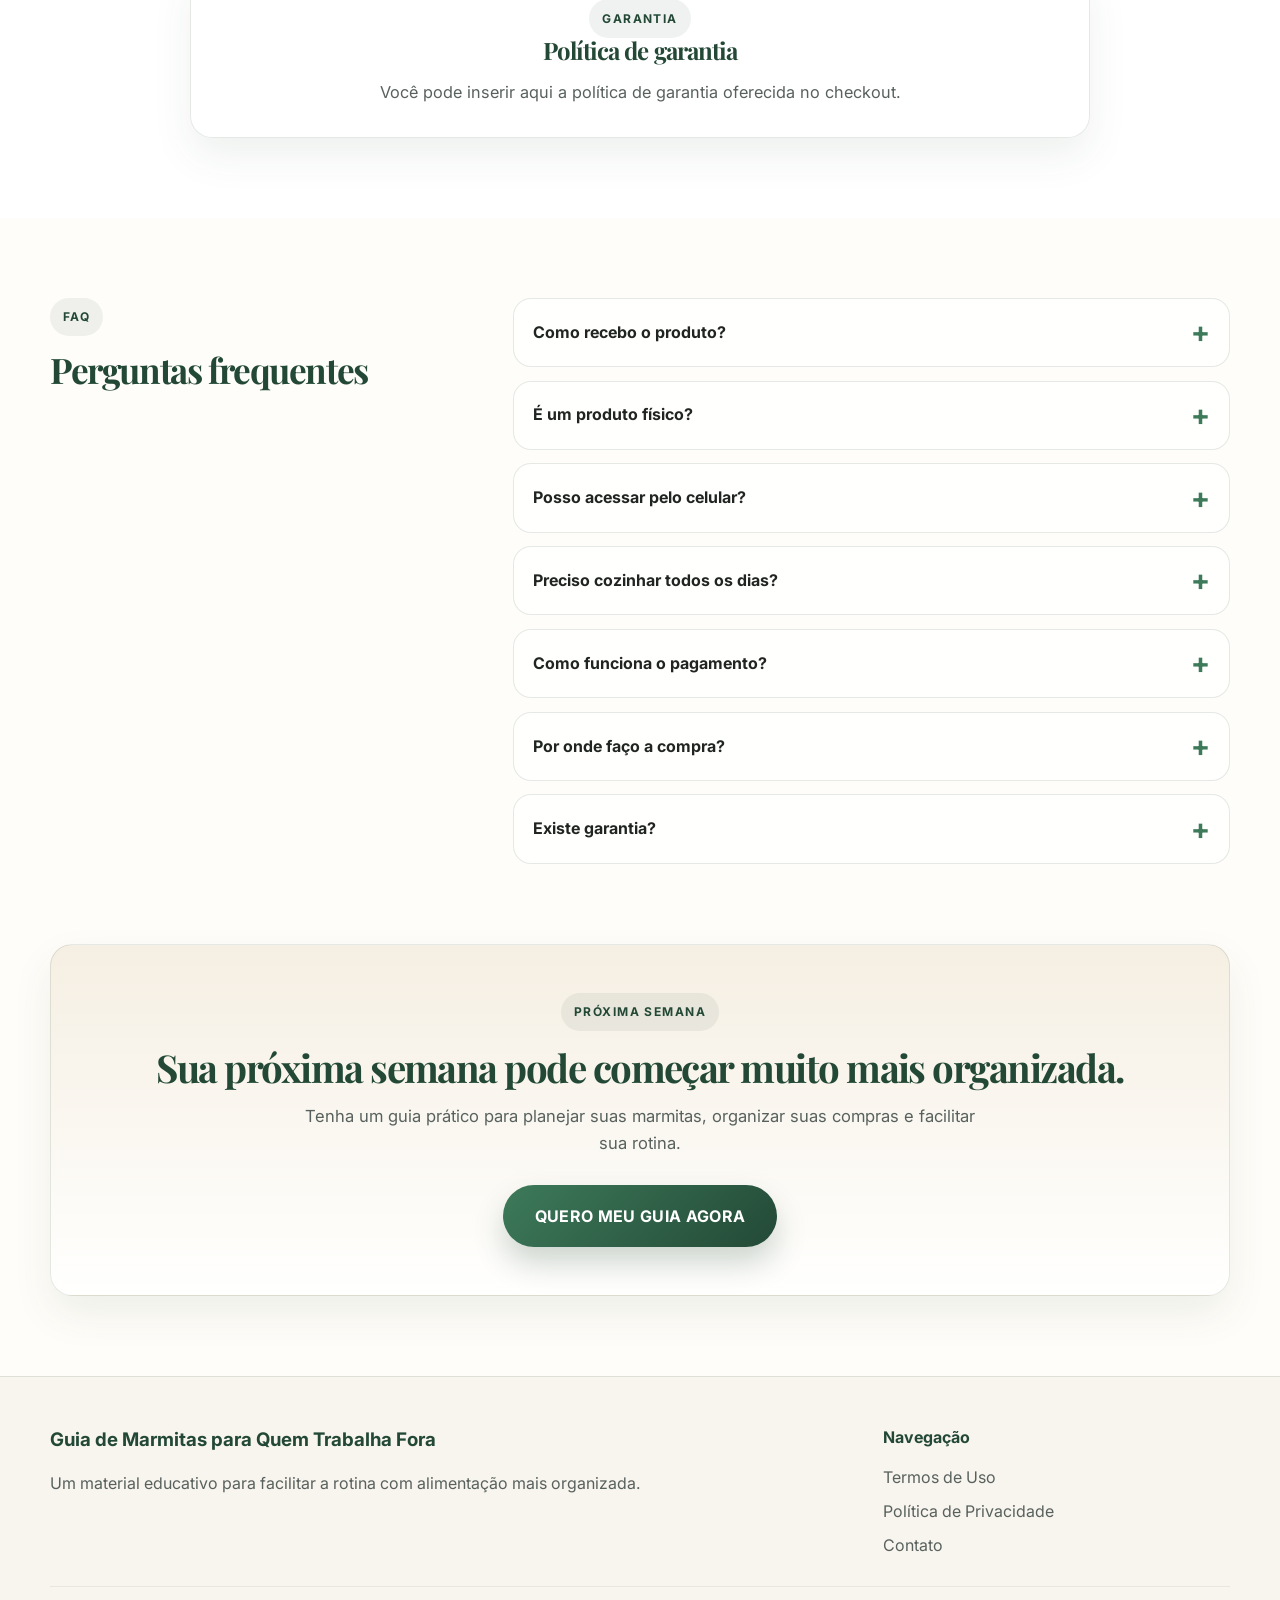
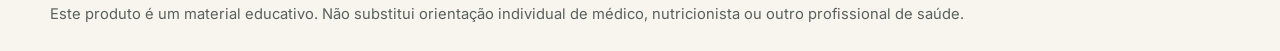
==== commit 5022deb4: "Ajusta preço e remove textos sobre as imagens" ====
--- a/index.html
+++ b/index.html
@@ -119,7 +119,6 @@
           <div class="hero__visual" aria-label="Mockup visual do guia digital de marmitas">
             <div class="visual-showcase">
               <div class="showcase-card showcase-card--book">
-                <div class="showcase-badge">GUIA DIGITAL</div>
                 <img
                   src="https://images.unsplash.com/photo-1547592180-85f173990554?auto=format&fit=crop&w=900&q=80"
                   alt="Livro com ideias de marmitas em mesa de cozinha"
@@ -131,12 +130,6 @@
                   src="https://images.unsplash.com/photo-1512621776951-a57141f2eefd?auto=format&fit=crop&w=800&q=80"
                   alt="Marmitas saudáveis em recipiente"
                 />
-              </div>
-
-              <div class="showcase-badges">
-                <span>✅ Guia completo</span>
-                <span>✅ 30 combinações</span>
-                <span>✅ 20 receitas</span>
               </div>
             </div>
           </div>
@@ -464,8 +457,7 @@
 
           <div class="offer__card">
             <div class="offer__label">INVESTIMENTO</div>
-            <div class="offer__price">R$ 19,90</div>
-            <small>Preço configurável no HTML</small>
+            <div class="offer__price">R$ 9,90</div>
             <button
               type="button"
               class="btn btn--primary btn--large"
--- a/styles.css
+++ b/styles.css
@@ -361,41 +361,6 @@
   border-radius: 22px;
 }
 
-.showcase-badge {
-  position: absolute;
-  top: 18px;
-  left: 18px;
-  z-index: 4;
-  background: rgba(255, 255, 255, 0.9);
-  color: var(--green-dark);
-  font-size: 0.68rem;
-  font-weight: 700;
-  letter-spacing: 0.12em;
-  padding: 0.55rem 0.8rem;
-  border-radius: 999px;
-}
-
-.showcase-badges {
-  position: absolute;
-  right: 0;
-  top: 20px;
-  display: grid;
-  gap: 0.7rem;
-  z-index: 1;
-}
-
-.showcase-badges span {
-  display: inline-block;
-  background: rgba(255, 255, 255, 0.8);
-  border: 1px solid rgba(35, 73, 54, 0.06);
-  color: var(--green-dark);
-  padding: 0.7rem 0.85rem;
-  border-radius: 999px;
-  font-size: 0.8rem;
-  font-weight: 700;
-  box-shadow: 0 10px 24px rgba(35, 73, 54, 0.08);
-}
-
 .visual-gallery {
   padding-top: 0;
 }
